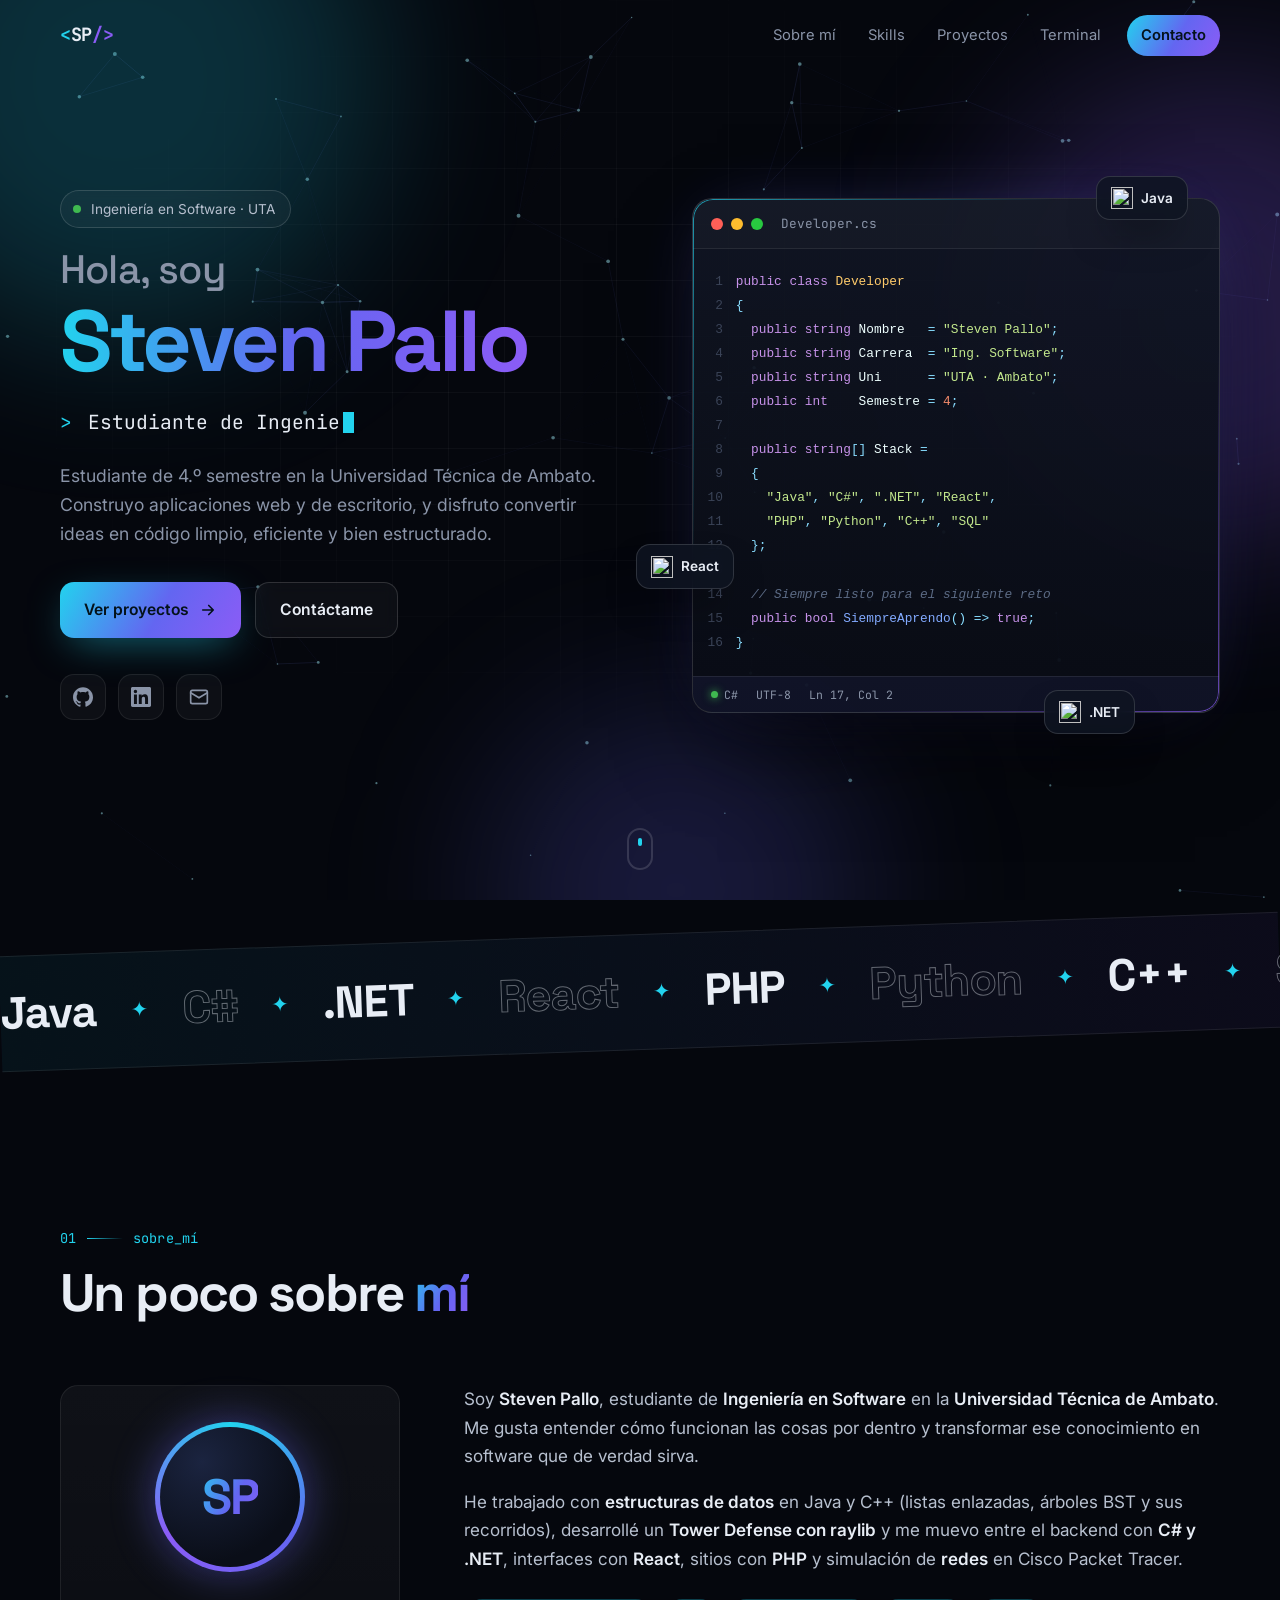
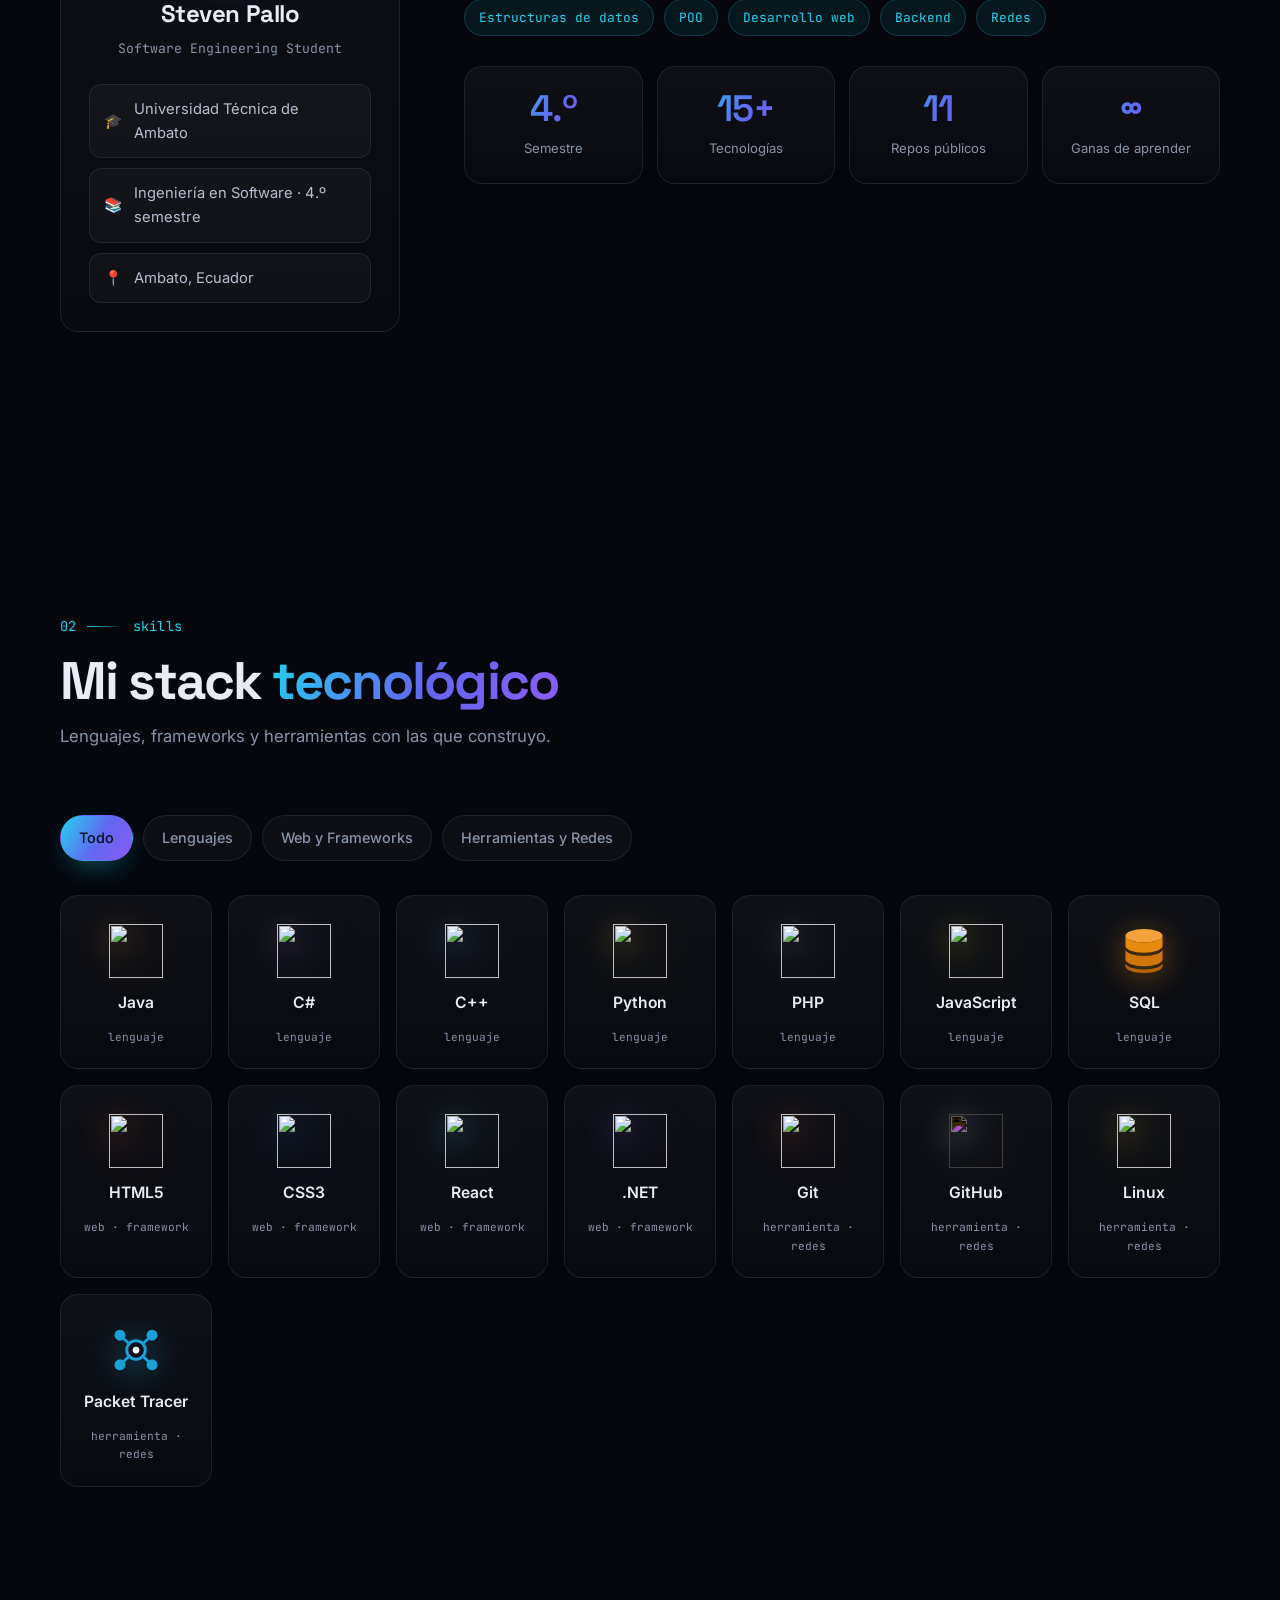
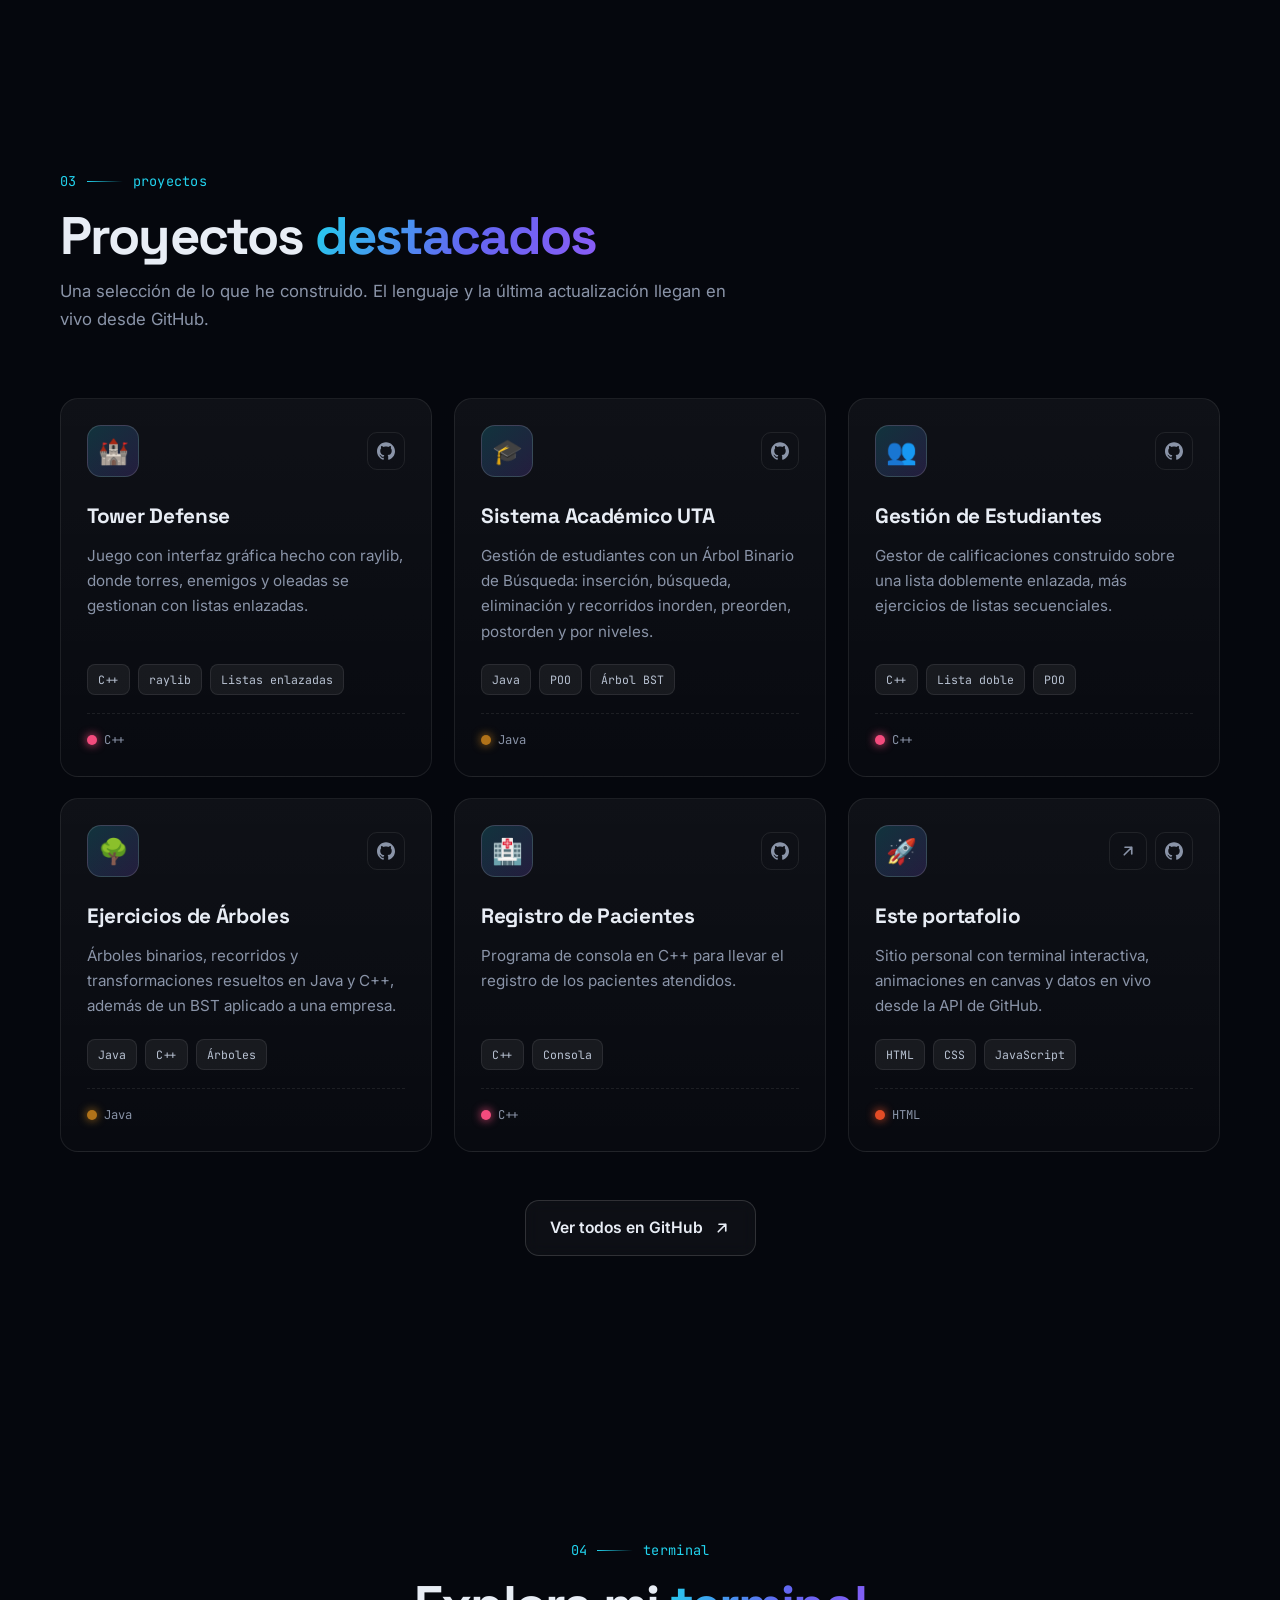
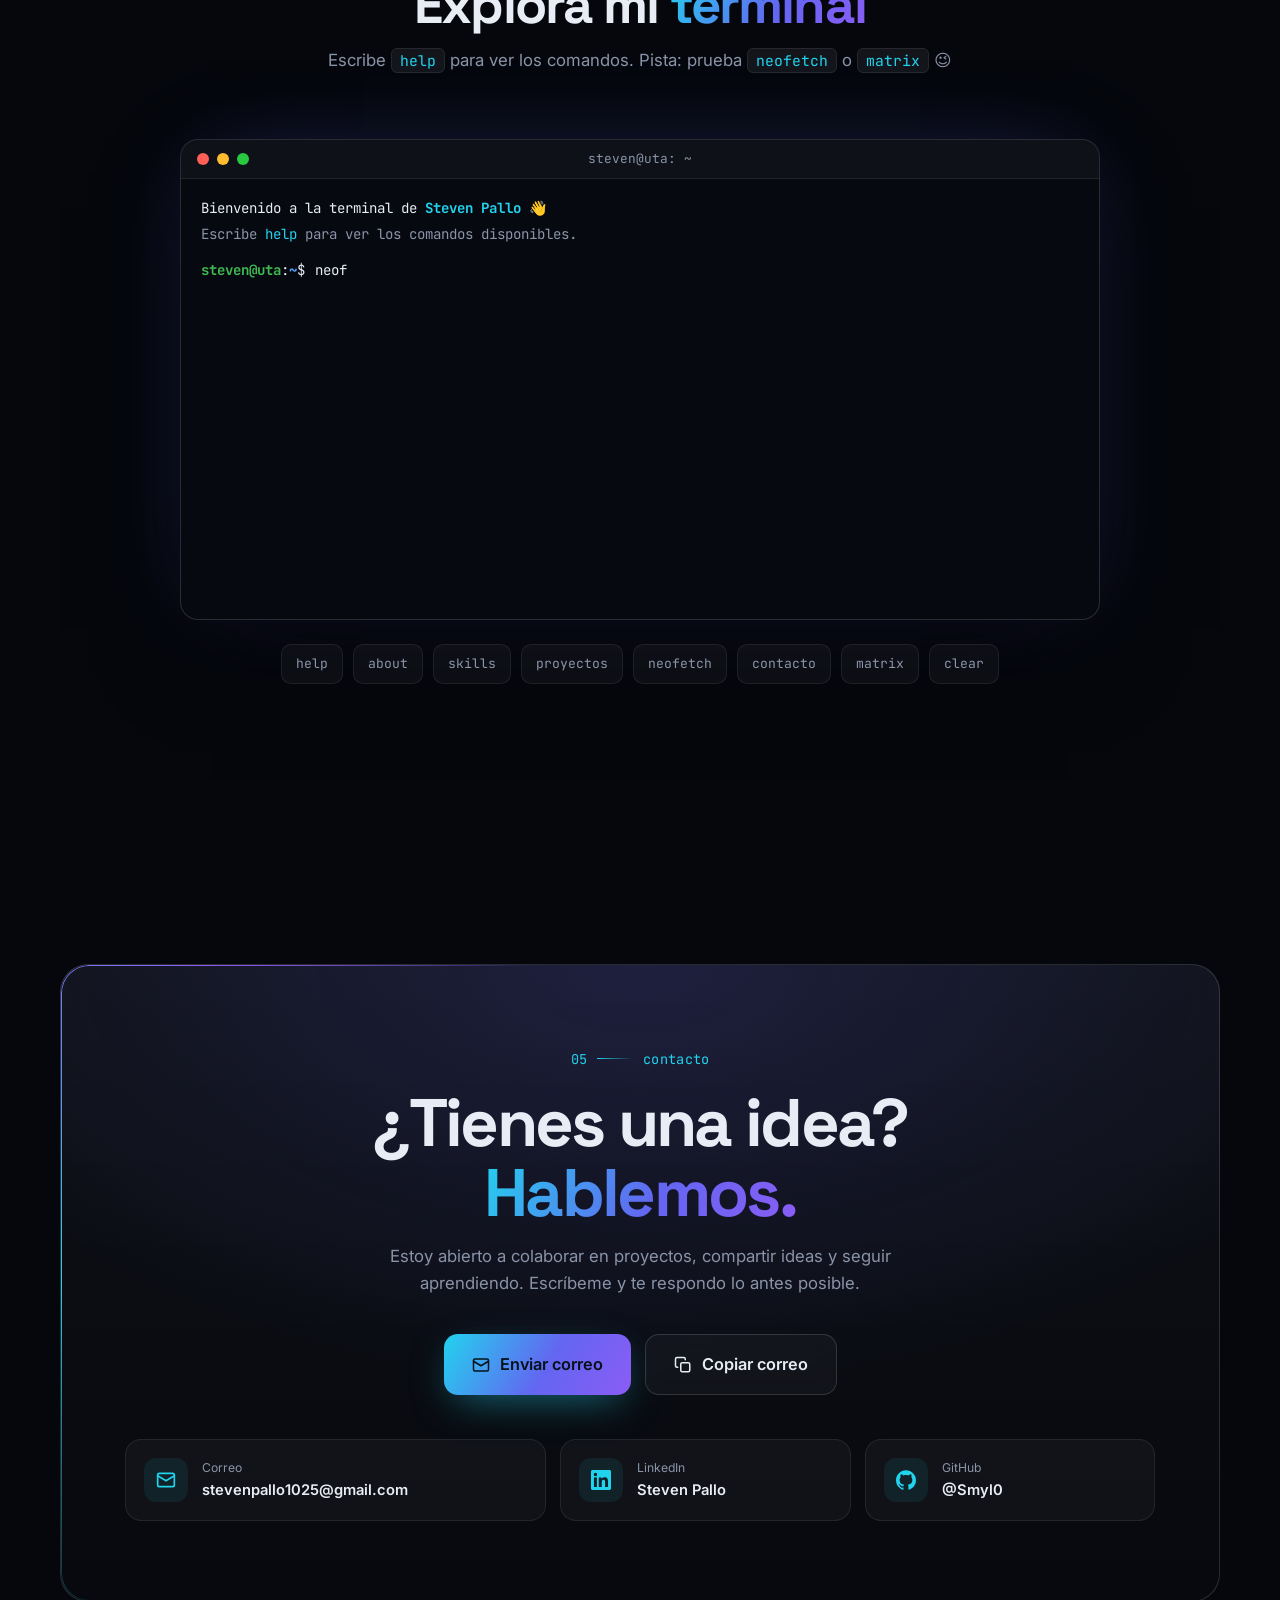
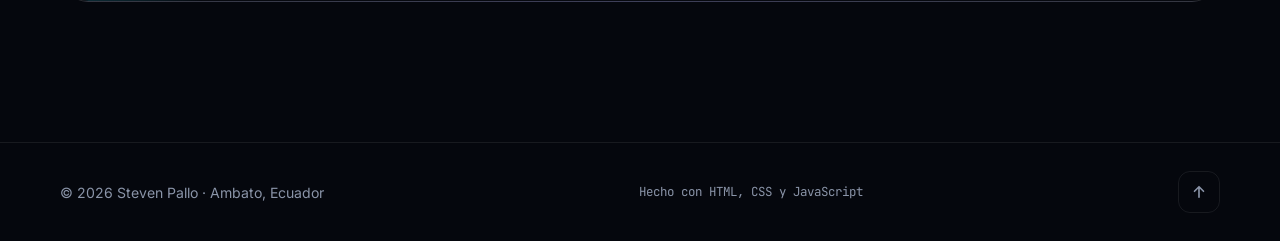
==== index.html @ b70ed510 "Portafolio personal con terminal interactiva y datos en vivo desde GitHub" ====
<!DOCTYPE html>
<html lang="es">
<head>
  <meta charset="UTF-8" />
  <meta name="viewport" content="width=device-width, initial-scale=1.0" />
  <title>Steven Pallo · Ingeniería en Software</title>
  <meta name="description" content="Portafolio de Steven Pallo, estudiante de Ingeniería en Software en la Universidad Técnica de Ambato. Java, C#, .NET, React, PHP, Python, C++ y más." />
  <meta name="author" content="Steven Pallo" />
  <meta name="theme-color" content="#05070D" />

  <meta property="og:type" content="website" />
  <meta property="og:url" content="https://smyl0.github.io/" />
  <meta property="og:title" content="Steven Pallo · Ingeniería en Software" />
  <meta property="og:description" content="Proyectos, stack tecnológico y una terminal interactiva. Portafolio de Steven Pallo." />
  <meta property="og:locale" content="es_EC" />

  <link rel="icon" type="image/svg+xml" href="assets/img/favicon.svg" />
  <link rel="preconnect" href="https://fonts.googleapis.com" />
  <link rel="preconnect" href="https://fonts.gstatic.com" crossorigin />
  <link href="https://fonts.googleapis.com/css2?family=Inter:wght@400;500;600;700&family=JetBrains+Mono:wght@400;600;700&family=Space+Grotesk:wght@500;600;700&display=swap" rel="stylesheet" />
  <link rel="stylesheet" href="assets/css/styles.css" />

  <script>document.documentElement.classList.add('js');</script>
  <script src="assets/js/main.js" defer></script>

  <script type="application/ld+json">
  {
    "@context": "https://schema.org",
    "@type": "Person",
    "name": "Steven Pallo",
    "url": "https://smyl0.github.io/",
    "email": "mailto:stevenpallo1025@gmail.com",
    "jobTitle": "Estudiante de Ingeniería en Software",
    "alumniOf": { "@type": "CollegeOrUniversity", "name": "Universidad Técnica de Ambato" },
    "sameAs": ["https://github.com/Smyl0", "https://www.linkedin.com/in/steven-pallo-b2717340a"]
  }
  </script>
</head>
<body>
  <a class="skip-link" href="#contenido">Saltar al contenido</a>
  <div class="progress" id="progress" aria-hidden="true"></div>
  <canvas id="network" class="network" aria-hidden="true"></canvas>
  <div class="glow" id="glow" aria-hidden="true"></div>

  <!-- ============================ NAVEGACIÓN ============================ -->
  <header class="nav" id="nav">
    <div class="container nav__inner">
      <a href="#inicio" class="logo" aria-label="Steven Pallo, ir al inicio">
        <span class="logo__mark">&lt;</span>SP<span class="logo__mark">/&gt;</span>
      </a>

      <nav class="nav__menu" id="menu" aria-label="Principal">
        <a href="#sobre-mi" class="nav__link">Sobre mí</a>
        <a href="#skills" class="nav__link">Skills</a>
        <a href="#proyectos" class="nav__link">Proyectos</a>
        <a href="#terminal" class="nav__link">Terminal</a>
        <a href="#contacto" class="nav__link nav__link--cta">Contacto</a>
      </nav>

      <button class="burger" id="burger" type="button" aria-label="Abrir menú" aria-expanded="false" aria-controls="menu">
        <span></span><span></span><span></span>
      </button>
    </div>
  </header>

  <main id="contenido">
    <!-- ============================ HERO ============================ -->
    <section class="hero" id="inicio">
      <div class="aurora" aria-hidden="true"><span></span><span></span><span></span></div>
      <div class="grid-bg" aria-hidden="true"></div>

      <div class="container hero__inner">
        <div class="hero__copy">
          <p class="pill reveal"><span class="pill__dot"></span>Ingeniería en Software · UTA</p>

          <h1 class="hero__title reveal" style="--d:.08s">
            <span class="hero__hello">Hola, soy</span>
            <span class="hero__name">Steven Pallo</span>
          </h1>

          <p class="hero__role reveal" style="--d:.16s">
            <span class="hero__chevron" aria-hidden="true">&gt;</span>
            <span id="typed">Estudiante de Ingeniería en Software</span><span class="caret" aria-hidden="true"></span>
          </p>

          <p class="hero__lead reveal" style="--d:.24s">
            Estudiante de 4.º semestre en la Universidad Técnica de Ambato. Construyo aplicaciones web y de escritorio,
            y disfruto convertir ideas en código limpio, eficiente y bien estructurado.
          </p>

          <div class="hero__cta reveal" style="--d:.32s">
            <a href="#proyectos" class="btn btn--primary magnetic">
              <span>Ver proyectos</span>
              <svg viewBox="0 0 24 24" fill="none" stroke="currentColor" stroke-width="2.2" stroke-linecap="round" stroke-linejoin="round" aria-hidden="true"><path d="M5 12h14M13 6l6 6-6 6"/></svg>
            </a>
            <a href="#contacto" class="btn btn--ghost magnetic"><span>Contáctame</span></a>
          </div>

          <ul class="socials reveal" style="--d:.4s" aria-label="Redes">
            <li>
              <a href="https://github.com/Smyl0" target="_blank" rel="noopener" aria-label="GitHub">
                <svg viewBox="0 0 24 24" fill="currentColor" aria-hidden="true"><path d="M12 .297c-6.63 0-12 5.373-12 12 0 5.303 3.438 9.8 8.205 11.385.6.113.82-.258.82-.577 0-.285-.01-1.04-.015-2.04-3.338.724-4.042-1.61-4.042-1.61C4.422 18.07 3.633 17.7 3.633 17.7c-1.087-.744.084-.729.084-.729 1.205.084 1.838 1.236 1.838 1.236 1.07 1.835 2.809 1.305 3.495.998.108-.776.417-1.305.76-1.605-2.665-.3-5.466-1.332-5.466-5.93 0-1.31.465-2.38 1.235-3.22-.135-.303-.54-1.523.105-3.176 0 0 1.005-.322 3.3 1.23.96-.267 1.98-.399 3-.405 1.02.006 2.04.138 3 .405 2.28-1.552 3.285-1.23 3.285-1.23.645 1.653.24 2.873.12 3.176.765.84 1.23 1.91 1.23 3.22 0 4.61-2.805 5.625-5.475 5.92.42.36.81 1.096.81 2.22 0 1.606-.015 2.896-.015 3.286 0 .315.21.69.825.57C20.565 22.092 24 17.592 24 12.297c0-6.627-5.373-12-12-12"/></svg>
              </a>
            </li>
            <li>
              <a href="https://www.linkedin.com/in/steven-pallo-b2717340a" target="_blank" rel="noopener" aria-label="LinkedIn">
                <svg viewBox="0 0 24 24" fill="currentColor" aria-hidden="true"><path d="M20.447 20.452h-3.554v-5.569c0-1.328-.027-3.037-1.852-3.037-1.853 0-2.136 1.445-2.136 2.939v5.667H9.351V9h3.414v1.561h.046c.477-.9 1.637-1.85 3.37-1.85 3.601 0 4.267 2.37 4.267 5.455v6.286zM5.337 7.433a2.062 2.062 0 1 1 0-4.125 2.062 2.062 0 0 1 0 4.125zm1.782 13.019H3.555V9h3.564v11.452zM22.225 0H1.771C.792 0 0 .774 0 1.729v20.542C0 23.227.792 24 1.771 24h20.451C23.2 24 24 23.227 24 22.271V1.729C24 .774 23.2 0 22.222 0h.003z"/></svg>
              </a>
            </li>
            <li>
              <a href="mailto:stevenpallo1025@gmail.com" aria-label="Enviar correo">
                <svg viewBox="0 0 24 24" fill="none" stroke="currentColor" stroke-width="2" stroke-linecap="round" stroke-linejoin="round" aria-hidden="true"><rect x="2" y="4" width="20" height="16" rx="2"/><path d="m22 7-10 6L2 7"/></svg>
              </a>
            </li>
          </ul>
        </div>

        <div class="hero__visual reveal" style="--d:.2s">
          <div class="code tilt">
            <div class="code__bar">
              <span class="dot dot--red"></span><span class="dot dot--yellow"></span><span class="dot dot--green"></span>
              <span class="code__file">Developer.cs</span>
            </div>
<pre class="code__body"><code><span class="k">public class</span> <span class="t">Developer</span>
<span class="p">{</span>
  <span class="k">public string</span> <span class="v">Nombre</span>   <span class="p">=</span> <span class="s">"Steven Pallo"</span><span class="p">;</span>
  <span class="k">public string</span> <span class="v">Carrera</span>  <span class="p">=</span> <span class="s">"Ing. Software"</span><span class="p">;</span>
  <span class="k">public string</span> <span class="v">Uni</span>      <span class="p">=</span> <span class="s">"UTA · Ambato"</span><span class="p">;</span>
  <span class="k">public int</span>    <span class="v">Semestre</span> <span class="p">=</span> <span class="n">4</span><span class="p">;</span>

  <span class="k">public string</span><span class="p">[]</span> <span class="v">Stack</span> <span class="p">=</span>
  <span class="p">{</span>
    <span class="s">"Java"</span><span class="p">,</span> <span class="s">"C#"</span><span class="p">,</span> <span class="s">".NET"</span><span class="p">,</span> <span class="s">"React"</span><span class="p">,</span>
    <span class="s">"PHP"</span><span class="p">,</span> <span class="s">"Python"</span><span class="p">,</span> <span class="s">"C++"</span><span class="p">,</span> <span class="s">"SQL"</span>
  <span class="p">};</span>

  <span class="c">// Siempre listo para el siguiente reto</span>
  <span class="k">public bool</span> <span class="f">SiempreAprendo</span><span class="p">()</span> <span class="p">=&gt;</span> <span class="k">true</span><span class="p">;</span>
<span class="p">}</span></code></pre>
            <div class="code__status">
              <span><i class="dot dot--live"></i>C#</span>
              <span>UTF-8</span>
              <span>Ln 17, Col 2</span>
            </div>
          </div>

          <div class="float float--1" aria-hidden="true"><img src="https://cdn.jsdelivr.net/gh/devicons/devicon@v2.18.0/icons/java/java-original.svg" alt="" width="22" height="22" />Java</div>
          <div class="float float--2" aria-hidden="true"><img src="https://cdn.jsdelivr.net/gh/devicons/devicon@v2.18.0/icons/react/react-original.svg" alt="" width="22" height="22" />React</div>
          <div class="float float--3" aria-hidden="true"><img src="https://cdn.jsdelivr.net/gh/devicons/devicon@v2.18.0/icons/dotnetcore/dotnetcore-original.svg" alt="" width="22" height="22" />.NET</div>
        </div>
      </div>

      <a href="#sobre-mi" class="scroll-cue" aria-label="Bajar a Sobre mí"><span></span></a>
    </section>

    <!-- ============================ CINTA ============================ -->
    <div class="ribbon" aria-hidden="true">
      <div class="marquee">
        <div class="marquee__track" id="marquee">
          <span>Java</span><i>✦</i><span class="outline">C#</span><i>✦</i><span>.NET</span><i>✦</i><span class="outline">React</span><i>✦</i>
          <span>PHP</span><i>✦</i><span class="outline">Python</span><i>✦</i><span>C++</span><i>✦</i><span class="outline">SQL</span><i>✦</i>
          <span>JavaScript</span><i>✦</i><span class="outline">Linux</span><i>✦</i><span>Git</span><i>✦</i><span class="outline">Packet Tracer</span><i>✦</i>
        </div>
      </div>
    </div>

    <!-- ============================ SOBRE MÍ ============================ -->
    <section class="section" id="sobre-mi">
      <div class="container">
        <div class="section__head reveal">
          <span class="kicker">01 <i></i> sobre_mí</span>
          <h2 class="section__title">Un poco sobre <span class="gradient-text">mí</span></h2>
        </div>

        <div class="about">
          <aside class="about__card card spotlight reveal">
            <div class="avatar">
              <div class="avatar__ring"></div>
              <div class="avatar__inner"><span class="gradient-text">SP</span></div>
            </div>
            <h3>Steven Pallo</h3>
            <p class="muted">Software Engineering Student</p>
            <ul class="facts">
              <li><span aria-hidden="true">🎓</span>Universidad Técnica de Ambato</li>
              <li><span aria-hidden="true">📚</span>Ingeniería en Software · 4.º semestre</li>
              <li><span aria-hidden="true">📍</span>Ambato, Ecuador</li>
            </ul>
          </aside>

          <div class="about__text">
            <p class="reveal">
              Soy <strong>Steven Pallo</strong>, estudiante de <strong>Ingeniería en Software</strong> en la
              <strong>Universidad Técnica de Ambato</strong>. Me gusta entender cómo funcionan las cosas por dentro y
              transformar ese conocimiento en software que de verdad sirva.
            </p>
            <p class="reveal" style="--d:.08s">
              He trabajado con <strong>estructuras de datos</strong> en Java y C++ (listas enlazadas, árboles BST y sus recorridos),
              desarrollé un <strong>Tower Defense con raylib</strong> y me muevo entre el backend con <strong>C# y .NET</strong>,
              interfaces con <strong>React</strong>, sitios con <strong>PHP</strong> y simulación de <strong>redes</strong> en Cisco Packet Tracer.
            </p>

            <ul class="focus reveal" style="--d:.16s" aria-label="Enfoque actual">
              <li>Estructuras de datos</li>
              <li>POO</li>
              <li>Desarrollo web</li>
              <li>Backend</li>
              <li>Redes</li>
            </ul>

            <div class="stats">
              <div class="stat card spotlight reveal" style="--d:.05s">
                <strong><span data-count="4">0</span>.º</strong>
                <span>Semestre</span>
              </div>
              <div class="stat card spotlight reveal" style="--d:.1s">
                <strong><span data-count="15" id="techCount">0</span>+</strong>
                <span>Tecnologías</span>
              </div>
              <div class="stat card spotlight reveal" style="--d:.15s">
                <strong><span data-count="11" id="repoCount">0</span></strong>
                <span>Repos públicos</span>
              </div>
              <div class="stat card spotlight reveal" style="--d:.2s">
                <strong>∞</strong>
                <span>Ganas de aprender</span>
              </div>
            </div>
          </div>
        </div>
      </div>
    </section>

    <!-- ============================ SKILLS ============================ -->
    <section class="section" id="skills">
      <div class="container">
        <div class="section__head reveal">
          <span class="kicker">02 <i></i> skills</span>
          <h2 class="section__title">Mi stack <span class="gradient-text">tecnológico</span></h2>
          <p class="section__sub">Lenguajes, frameworks y herramientas con las que construyo.</p>
        </div>

        <div class="filters reveal" role="group" aria-label="Filtrar tecnologías">
          <button class="filter is-active" type="button" data-filter="all" aria-pressed="true">Todo</button>
          <button class="filter" type="button" data-filter="lang" aria-pressed="false">Lenguajes</button>
          <button class="filter" type="button" data-filter="web" aria-pressed="false">Web y Frameworks</button>
          <button class="filter" type="button" data-filter="tools" aria-pressed="false">Herramientas y Redes</button>
        </div>

        <div class="skills" id="skillsGrid"></div>
      </div>
    </section>

    <!-- ============================ PROYECTOS ============================ -->
    <section class="section" id="proyectos">
      <div class="container">
        <div class="section__head reveal">
          <span class="kicker">03 <i></i> proyectos</span>
          <h2 class="section__title">Proyectos <span class="gradient-text">destacados</span></h2>
          <p class="section__sub">Una selección de lo que he construido. El lenguaje y la última actualización llegan en vivo desde GitHub.</p>
        </div>

        <div class="projects" id="projectsGrid"></div>

        <div class="center reveal">
          <a class="btn btn--ghost magnetic" href="https://github.com/Smyl0?tab=repositories" target="_blank" rel="noopener">
            <span>Ver todos en GitHub</span>
            <svg viewBox="0 0 24 24" fill="none" stroke="currentColor" stroke-width="2.2" stroke-linecap="round" stroke-linejoin="round" aria-hidden="true"><path d="M7 17 17 7M8 7h9v9"/></svg>
          </a>
        </div>
      </div>
    </section>

    <!-- ============================ TERMINAL ============================ -->
    <section class="section" id="terminal">
      <div class="container">
        <div class="section__head section__head--center reveal">
          <span class="kicker">04 <i></i> terminal</span>
          <h2 class="section__title">Explora mi <span class="gradient-text">terminal</span></h2>
          <p class="section__sub">Escribe <code>help</code> para ver los comandos. Pista: prueba <code>neofetch</code> o <code>matrix</code> 😉</p>
        </div>

        <div class="term reveal" id="term">
          <div class="term__bar">
            <span class="dot dot--red"></span><span class="dot dot--yellow"></span><span class="dot dot--green"></span>
            <span class="term__title">steven@uta: ~</span>
          </div>
          <div class="term__body" id="termBody">
            <div id="termOut" aria-live="polite"></div>
            <form class="term__line" id="termForm" autocomplete="off">
              <label for="termInput" class="term__prompt"><span class="t-user">steven@uta</span>:<span class="t-path">~</span>$</label>
              <input id="termInput" class="term__input" type="text" spellcheck="false" autocapitalize="off" autocomplete="off" enterkeyhint="send" />
            </form>
          </div>
        </div>

        <div class="chips reveal" id="termChips" aria-label="Comandos rápidos">
          <button type="button" data-cmd="help">help</button>
          <button type="button" data-cmd="about">about</button>
          <button type="button" data-cmd="skills">skills</button>
          <button type="button" data-cmd="proyectos">proyectos</button>
          <button type="button" data-cmd="neofetch">neofetch</button>
          <button type="button" data-cmd="contacto">contacto</button>
          <button type="button" data-cmd="matrix">matrix</button>
          <button type="button" data-cmd="clear">clear</button>
        </div>
      </div>
    </section>

    <!-- ============================ CONTACTO ============================ -->
    <section class="section" id="contacto">
      <div class="container">
        <div class="contact card spotlight reveal">
          <span class="kicker">05 <i></i> contacto</span>
          <h2 class="contact__title">¿Tienes una idea?<br /><span class="gradient-text">Hablemos.</span></h2>
          <p class="section__sub">Estoy abierto a colaborar en proyectos, compartir ideas y seguir aprendiendo. Escríbeme y te respondo lo antes posible.</p>

          <div class="contact__actions">
            <a class="btn btn--primary btn--lg magnetic" href="mailto:stevenpallo1025@gmail.com">
              <svg viewBox="0 0 24 24" fill="none" stroke="currentColor" stroke-width="2" stroke-linecap="round" stroke-linejoin="round" aria-hidden="true"><rect x="2" y="4" width="20" height="16" rx="2"/><path d="m22 7-10 6L2 7"/></svg>
              <span>Enviar correo</span>
            </a>
            <button class="btn btn--ghost btn--lg magnetic" id="copyEmail" type="button">
              <svg viewBox="0 0 24 24" fill="none" stroke="currentColor" stroke-width="2" stroke-linecap="round" stroke-linejoin="round" aria-hidden="true"><rect x="9" y="9" width="12" height="12" rx="2"/><path d="M5 15H4a2 2 0 0 1-2-2V4a2 2 0 0 1 2-2h9a2 2 0 0 1 2 2v1"/></svg>
              <span>Copiar correo</span>
            </button>
          </div>

          <div class="contact__cards">
            <a class="ccard" href="mailto:stevenpallo1025@gmail.com">
              <span class="ccard__icon"><svg viewBox="0 0 24 24" fill="none" stroke="currentColor" stroke-width="2" stroke-linecap="round" stroke-linejoin="round" aria-hidden="true"><rect x="2" y="4" width="20" height="16" rx="2"/><path d="m22 7-10 6L2 7"/></svg></span>
              <span class="ccard__text"><small>Correo</small><strong>stevenpallo1025@gmail.com</strong></span>
            </a>
            <a class="ccard" href="https://www.linkedin.com/in/steven-pallo-b2717340a" target="_blank" rel="noopener">
              <span class="ccard__icon"><svg viewBox="0 0 24 24" fill="currentColor" aria-hidden="true"><path d="M20.447 20.452h-3.554v-5.569c0-1.328-.027-3.037-1.852-3.037-1.853 0-2.136 1.445-2.136 2.939v5.667H9.351V9h3.414v1.561h.046c.477-.9 1.637-1.85 3.37-1.85 3.601 0 4.267 2.37 4.267 5.455v6.286zM5.337 7.433a2.062 2.062 0 1 1 0-4.125 2.062 2.062 0 0 1 0 4.125zm1.782 13.019H3.555V9h3.564v11.452zM22.225 0H1.771C.792 0 0 .774 0 1.729v20.542C0 23.227.792 24 1.771 24h20.451C23.2 24 24 23.227 24 22.271V1.729C24 .774 23.2 0 22.222 0h.003z"/></svg></span>
              <span class="ccard__text"><small>LinkedIn</small><strong>Steven Pallo</strong></span>
            </a>
            <a class="ccard" href="https://github.com/Smyl0" target="_blank" rel="noopener">
              <span class="ccard__icon"><svg viewBox="0 0 24 24" fill="currentColor" aria-hidden="true"><path d="M12 .297c-6.63 0-12 5.373-12 12 0 5.303 3.438 9.8 8.205 11.385.6.113.82-.258.82-.577 0-.285-.01-1.04-.015-2.04-3.338.724-4.042-1.61-4.042-1.61C4.422 18.07 3.633 17.7 3.633 17.7c-1.087-.744.084-.729.084-.729 1.205.084 1.838 1.236 1.838 1.236 1.07 1.835 2.809 1.305 3.495.998.108-.776.417-1.305.76-1.605-2.665-.3-5.466-1.332-5.466-5.93 0-1.31.465-2.38 1.235-3.22-.135-.303-.54-1.523.105-3.176 0 0 1.005-.322 3.3 1.23.96-.267 1.98-.399 3-.405 1.02.006 2.04.138 3 .405 2.28-1.552 3.285-1.23 3.285-1.23.645 1.653.24 2.873.12 3.176.765.84 1.23 1.91 1.23 3.22 0 4.61-2.805 5.625-5.475 5.92.42.36.81 1.096.81 2.22 0 1.606-.015 2.896-.015 3.286 0 .315.21.69.825.57C20.565 22.092 24 17.592 24 12.297c0-6.627-5.373-12-12-12"/></svg></span>
              <span class="ccard__text"><small>GitHub</small><strong>@Smyl0</strong></span>
            </a>
          </div>
        </div>
      </div>
    </section>
  </main>

  <!-- ============================ PIE ============================ -->
  <footer class="footer">
    <div class="container footer__inner">
      <p>© <span id="year">2026</span> Steven Pallo · Ambato, Ecuador</p>
      <p class="footer__made">Hecho con HTML, CSS y JavaScript</p>
      <a href="#inicio" class="to-top" aria-label="Volver arriba">
        <svg viewBox="0 0 24 24" fill="none" stroke="currentColor" stroke-width="2.2" stroke-linecap="round" stroke-linejoin="round" aria-hidden="true"><path d="M12 19V5M6 11l6-6 6 6"/></svg>
      </a>
    </div>
  </footer>

  <div class="toast" id="toast" role="status" aria-live="polite"></div>
  <canvas id="matrix" class="matrix" aria-hidden="true"></canvas>
</body>
</html>
---- assets/css/styles.css ----
/* ==========================================================================
   Steven Pallo · Portafolio
   ========================================================================== */

:root {
  --bg: #05070d;
  --bg-2: #0a0e18;
  --surface: rgba(255, 255, 255, 0.035);
  --surface-2: rgba(255, 255, 255, 0.06);
  --border: rgba(255, 255, 255, 0.08);
  --border-2: rgba(255, 255, 255, 0.14);
  --text: #e8edf5;
  --text-2: #b7c0cf;
  --muted: #8a94a8;
  --cyan: #22d3ee;
  --indigo: #6366f1;
  --violet: #8b5cf6;
  --green: #3fb950;
  --blue: #58a6ff;
  --grad: linear-gradient(120deg, var(--cyan), var(--indigo) 55%, var(--violet));
  --radius: 18px;
  --nav-h: 72px;
  --font: 'Inter', system-ui, -apple-system, 'Segoe UI', Roboto, sans-serif;
  --display: 'Space Grotesk', var(--font);
  --mono: 'JetBrains Mono', ui-monospace, 'Cascadia Code', Consolas, monospace;
  --ease: cubic-bezier(.22, 1, .36, 1);
  color-scheme: dark;
}

/* ---------- Base ---------- */
*, *::before, *::after { box-sizing: border-box; margin: 0; padding: 0; }

html {
  scroll-behavior: smooth;
  scroll-padding-top: var(--nav-h);
  -webkit-text-size-adjust: 100%;
  overflow-x: clip;
}

body {
  font-family: var(--font);
  background: var(--bg);
  color: var(--text);
  line-height: 1.65;
  overflow-x: clip;
  -webkit-font-smoothing: antialiased;
  -moz-osx-font-smoothing: grayscale;
}

img, svg { display: block; max-width: 100%; }
a { color: inherit; text-decoration: none; }
button { font: inherit; color: inherit; background: none; border: 0; cursor: pointer; }
ul { list-style: none; }
::selection { background: rgba(34, 211, 238, .3); color: #fff; }
:focus-visible { outline: 2px solid var(--cyan); outline-offset: 3px; border-radius: 6px; }

.container { width: min(1160px, 100% - 32px); margin-inline: auto; }
@media (min-width: 720px) { .container { width: min(1160px, 100% - 80px); } }

.skip-link {
  position: fixed; left: 16px; top: -60px; z-index: 200;
  padding: 10px 16px; border-radius: 10px;
  background: var(--cyan); color: #04121a; font-weight: 600;
  transition: top .2s;
}
.skip-link:focus { top: 16px; }

.gradient-text {
  background: var(--grad);
  -webkit-background-clip: text; background-clip: text;
  color: transparent;
}
.muted { color: var(--muted); }

/* ---------- Capas de fondo ---------- */
.progress {
  position: fixed; inset: 0 0 auto 0; z-index: 120; height: 3px;
  background: var(--grad);
  transform-origin: 0 50%; transform: scaleX(0);
}

.network {
  position: fixed; inset: 0; z-index: -2;
  width: 100%; height: 100%;
  pointer-events: none; opacity: .6;
}

.glow {
  position: fixed; top: 0; left: 0; z-index: -1;
  width: 560px; height: 560px; margin: -280px 0 0 -280px;
  border-radius: 50%;
  background: radial-gradient(circle, rgba(99, 102, 241, .14), rgba(34, 211, 238, .05) 40%, transparent 68%);
  pointer-events: none; opacity: 0;
  transition: opacity .4s;
  will-change: transform;
}
.glow.is-on { opacity: 1; }

/* ---------- Navegación ---------- */
.nav {
  position: fixed; inset: 0 0 auto; z-index: 100;
  height: var(--nav-h);
  display: flex; align-items: center;
  border-bottom: 1px solid transparent;
  transition: background .3s, border-color .3s;
}
.nav.is-scrolled {
  background: rgba(5, 7, 13, .72);
  -webkit-backdrop-filter: blur(14px) saturate(140%);
  backdrop-filter: blur(14px) saturate(140%);
  border-color: var(--border);
}
.nav__inner { display: flex; align-items: center; justify-content: space-between; gap: 24px; }

.logo { font-family: var(--mono); font-weight: 700; font-size: 1.15rem; letter-spacing: -.02em; transition: opacity .2s; }
.logo:hover { opacity: .85; }
.logo__mark { color: var(--cyan); }
.logo__mark:last-child { color: var(--violet); }

.nav__menu { display: flex; align-items: center; gap: 4px; }
.nav__link {
  padding: 8px 14px; border-radius: 999px;
  font-size: .92rem; color: var(--muted);
  transition: color .2s, background .2s;
}
.nav__link:hover, .nav__link.is-active { color: var(--text); background: var(--surface-2); }
.nav__link--cta { margin-left: 8px; color: #04121a; background: var(--grad); font-weight: 600; }
.nav__link--cta:hover, .nav__link--cta.is-active { color: #04121a; background: var(--grad); filter: brightness(1.12); }

.burger {
  display: none; position: relative;
  width: 44px; height: 44px; border-radius: 12px;
  border: 1px solid var(--border); background: var(--surface);
}
.burger span {
  position: absolute; left: 12px; right: 12px; height: 2px; border-radius: 2px;
  background: var(--text);
  transition: transform .3s var(--ease), opacity .2s;
}
.burger span:nth-child(1) { top: 14px; }
.burger span:nth-child(2) { top: 20px; }
.burger span:nth-child(3) { top: 26px; }
.burger[aria-expanded="true"] span:nth-child(1) { transform: translateY(6px) rotate(45deg); }
.burger[aria-expanded="true"] span:nth-child(2) { opacity: 0; }
.burger[aria-expanded="true"] span:nth-child(3) { transform: translateY(-6px) rotate(-45deg); }

@media (max-width: 860px) {
  .burger { display: block; }
  .nav__menu {
    position: fixed; top: calc(var(--nav-h) - 4px); left: 16px; right: 16px;
    flex-direction: column; align-items: stretch; gap: 4px;
    padding: 12px; border-radius: 18px;
    background: rgba(10, 14, 24, .97);
    -webkit-backdrop-filter: blur(16px); backdrop-filter: blur(16px);
    border: 1px solid var(--border-2);
    box-shadow: 0 30px 60px -20px rgba(0, 0, 0, .8);
    opacity: 0; transform: translateY(-10px) scale(.98); pointer-events: none;
    transition: opacity .25s, transform .3s var(--ease);
  }
  .nav__menu.is-open { opacity: 1; transform: none; pointer-events: auto; }
  .nav__link { padding: 13px 16px; font-size: 1rem; border-radius: 12px; }
  .nav__link--cta { margin: 6px 0 0; text-align: center; }
}

/* ---------- Botones ---------- */
.btn {
  position: relative;
  display: inline-flex; align-items: center; justify-content: center; gap: 10px;
  padding: 14px 24px; border-radius: 14px;
  font-weight: 600; font-size: .98rem; white-space: nowrap;
  transition: transform .3s var(--ease), box-shadow .3s, background .3s, border-color .3s;
}
.btn svg { width: 18px; height: 18px; flex: none; transition: transform .3s var(--ease); }
.btn:hover svg { transform: translateX(3px); }
.btn--primary { color: #04121a; background: var(--grad); box-shadow: 0 12px 40px -12px rgba(34, 211, 238, .55); }
.btn--primary:hover { box-shadow: 0 18px 50px -10px rgba(139, 92, 246, .6); }
.btn--ghost {
  border: 1px solid var(--border-2); background: var(--surface);
  -webkit-backdrop-filter: blur(8px); backdrop-filter: blur(8px);
}
.btn--ghost:hover { border-color: rgba(34, 211, 238, .5); background: var(--surface-2); }
.btn--lg { padding: 16px 28px; font-size: 1.02rem; }

/* ---------- Puntos de ventana ---------- */
.dot { display: inline-block; width: 12px; height: 12px; border-radius: 50%; flex: none; }
.dot--red { background: #ff5f57; }
.dot--yellow { background: #febc2e; }
.dot--green { background: #28c840; }

/* ---------- Hero ---------- */
.hero {
  position: relative; isolation: isolate; overflow: hidden; overflow: clip;
  min-height: 100vh; min-height: 100svh;
  display: flex; align-items: center;
  padding: calc(var(--nav-h) + 48px) 0 110px;
}

.aurora { position: absolute; inset: 0; z-index: -1; filter: blur(80px); pointer-events: none; }
.aurora span { position: absolute; border-radius: 50%; animation: drift 18s ease-in-out infinite alternate; }
.aurora span:nth-child(1) { width: 520px; height: 520px; top: -180px; left: -140px; background: var(--cyan); opacity: .2; }
.aurora span:nth-child(2) { width: 480px; height: 480px; top: 8%; right: -180px; background: var(--violet); opacity: .24; animation-duration: 22s; }
.aurora span:nth-child(3) { width: 380px; height: 380px; bottom: -180px; left: 38%; background: var(--indigo); opacity: .2; animation-duration: 26s; }
@keyframes drift { to { transform: translate3d(70px, 50px, 0) scale(1.15); } }

.grid-bg {
  position: absolute; inset: 0; z-index: -1; pointer-events: none;
  background-image:
    linear-gradient(rgba(255, 255, 255, .035) 1px, transparent 1px),
    linear-gradient(90deg, rgba(255, 255, 255, .035) 1px, transparent 1px);
  background-size: 56px 56px;
  -webkit-mask-image: radial-gradient(ellipse 70% 60% at 50% 40%, #000 25%, transparent 75%);
  mask-image: radial-gradient(ellipse 70% 60% at 50% 40%, #000 25%, transparent 75%);
}

.hero__inner { display: grid; grid-template-columns: 1.05fr 1fr; align-items: center; gap: clamp(40px, 6vw, 80px); }

.pill {
  display: inline-flex; align-items: center; gap: 10px;
  padding: 7px 15px 7px 12px; border-radius: 999px;
  border: 1px solid var(--border-2); background: var(--surface);
  -webkit-backdrop-filter: blur(8px); backdrop-filter: blur(8px);
  font-size: .85rem; color: var(--text-2);
}
.pill__dot { width: 8px; height: 8px; border-radius: 50%; background: var(--green); animation: pulse 2s infinite; }
@keyframes pulse {
  0% { box-shadow: 0 0 0 0 rgba(63, 185, 80, .6); }
  70%, 100% { box-shadow: 0 0 0 10px rgba(63, 185, 80, 0); }
}

.hero__title {
  margin: 22px 0 16px;
  font-family: var(--display); font-weight: 700;
  font-size: clamp(2.7rem, 7vw, 5.4rem); line-height: 1.02; letter-spacing: -.04em;
}
.hero__hello { display: block; margin-bottom: 6px; font-size: .46em; font-weight: 500; letter-spacing: -.02em; color: var(--muted); }
.hero__name {
  display: inline-block; padding-bottom: .06em;
  background-image: linear-gradient(90deg, var(--cyan), var(--indigo), var(--violet), var(--indigo), var(--cyan));
  background-size: 200% auto;
  -webkit-background-clip: text; background-clip: text; color: transparent;
  animation: shine 7s linear infinite;
}
@keyframes shine { to { background-position: -200% center; } }

.hero__role { font-family: var(--mono); font-size: clamp(.98rem, 2.1vw, 1.22rem); min-height: 1.7em; color: var(--text); }
.hero__chevron { color: var(--cyan); margin-right: 4px; }
.caret {
  display: inline-block; width: .55em; height: 1.1em; margin-left: 3px; vertical-align: -.2em;
  background: var(--cyan); animation: caret 1s steps(1) infinite;
}
@keyframes caret { 50% { opacity: 0; } }

.hero__lead { max-width: 560px; margin: 22px 0 34px; color: var(--muted); font-size: clamp(1rem, 1.6vw, 1.1rem); }
.hero__cta { display: flex; flex-wrap: wrap; gap: 14px; }

.socials { display: flex; gap: 12px; margin-top: 36px; }
.socials a {
  display: grid; place-items: center; width: 46px; height: 46px; border-radius: 14px;
  border: 1px solid var(--border); background: var(--surface); color: var(--muted);
  transition: color .2s, border-color .2s, transform .3s var(--ease), box-shadow .3s;
}
.socials a:hover { color: var(--text); border-color: rgba(34, 211, 238, .5); transform: translateY(-3px); box-shadow: 0 12px 30px -10px rgba(34, 211, 238, .5); }
.socials svg { width: 20px; height: 20px; }

/* Tarjeta de código */
.hero__visual { position: relative; min-width: 0; }
.code {
  position: relative; overflow: hidden; border-radius: 20px;
  background: linear-gradient(180deg, rgba(17, 22, 36, .92), rgba(9, 12, 21, .95));
  border: 1px solid var(--border-2);
  box-shadow: 0 40px 90px -25px rgba(0, 0, 0, .8), 0 0 70px -30px rgba(99, 102, 241, .5);
  transition: transform .25s ease-out;
  will-change: transform;
}
.code::before {
  content: ""; position: absolute; inset: 0; border-radius: inherit; padding: 1px; pointer-events: none;
  background: linear-gradient(135deg, rgba(34, 211, 238, .7), transparent 35%, transparent 65%, rgba(139, 92, 246, .7));
  -webkit-mask: linear-gradient(#000 0 0) content-box, linear-gradient(#000 0 0);
  -webkit-mask-composite: xor; mask-composite: exclude;
}
.code__bar { display: flex; align-items: center; gap: 8px; padding: 14px 18px; border-bottom: 1px solid var(--border); background: rgba(255, 255, 255, .02); }
.code__file { margin-left: 10px; font-family: var(--mono); font-size: .8rem; color: var(--muted); }
.code__body {
  padding: 20px 20px 22px 12px; overflow-x: auto;
  font-family: var(--mono); font-size: clamp(.7rem, 1vw, .84rem); line-height: 1.8;
  color: #c9d1d9; tab-size: 2; scrollbar-width: thin; scrollbar-color: #2a3142 transparent;
}
.code__body .ln { display: inline-block; width: 2.4em; padding-right: 1em; text-align: right; color: #3a4357; user-select: none; }
.code__body .k { color: #c792ea; }
.code__body .t { color: #ffcb6b; }
.code__body .s { color: #c3e88d; }
.code__body .n { color: #f78c6c; }
.code__body .p { color: #89ddff; }
.code__body .f { color: #82aaff; }
.code__body .v { color: #eeffff; }
.code__body .c { color: #5c6b85; font-style: italic; }
.code__status {
  display: flex; gap: 18px; padding: 8px 18px;
  border-top: 1px solid var(--border); background: rgba(99, 102, 241, .08);
  font-family: var(--mono); font-size: .72rem; color: var(--muted);
}
.code__status span { display: inline-flex; align-items: center; gap: 6px; }
.dot--live { width: 7px; height: 7px; background: var(--green); box-shadow: 0 0 8px var(--green); }

.float {
  position: absolute; display: flex; align-items: center; gap: 8px;
  padding: 10px 14px; border-radius: 14px;
  background: rgba(15, 20, 33, .85); border: 1px solid var(--border-2);
  -webkit-backdrop-filter: blur(10px); backdrop-filter: blur(10px);
  font-size: .85rem; font-weight: 600;
  box-shadow: 0 20px 40px -15px rgba(0, 0, 0, .7);
  animation: bob 6s ease-in-out infinite;
}
.float img { width: 22px; height: 22px; }
.float--1 { top: -22px; right: 6%; }
.float--2 { bottom: 24%; left: -56px; animation-delay: -2s; }
.float--3 { bottom: -22px; right: 16%; animation-delay: -4s; }
@keyframes bob { 50% { transform: translateY(-12px); } }

.scroll-cue { position: absolute; left: 50%; bottom: 30px; width: 26px; height: 42px; margin-left: -13px; border: 2px solid var(--border-2); border-radius: 14px; }
.scroll-cue span { position: absolute; left: 50%; top: 8px; width: 4px; height: 8px; margin-left: -2px; border-radius: 2px; background: var(--cyan); animation: wheel 1.8s var(--ease) infinite; }
@keyframes wheel {
  0% { opacity: 0; transform: translateY(0); }
  30% { opacity: 1; }
  100% { opacity: 0; transform: translateY(14px); }
}

@media (max-width: 960px) {
  .hero { padding-top: calc(var(--nav-h) + 28px); }
  .hero__inner { grid-template-columns: minmax(0, 1fr); }
  .hero__visual { width: 100%; max-width: 600px; margin: 18px auto 0; }
  .scroll-cue { display: none; }
}
@media (max-width: 560px) {
  .hero__cta .btn { flex: 1 1 auto; }
  .float { padding: 7px 10px; font-size: .74rem; }
  .float img { width: 18px; height: 18px; }
  .float--2 { display: none; }
  .float--1 { right: 4%; }
  .code__body { padding-left: 6px; }
  .code__body .ln { width: 2.1em; padding-right: .8em; }
}

/* ---------- Cinta ---------- */
.ribbon { overflow: hidden; overflow: clip; padding: 34px 0; }
.marquee {
  padding: 20px 0; transform: rotate(-2deg);
  border-block: 1px solid var(--border);
  background: linear-gradient(90deg, rgba(34, 211, 238, .06), rgba(139, 92, 246, .06));
}
.marquee__track { display: flex; align-items: center; width: max-content; animation: marquee 34s linear infinite; }
.marquee:hover .marquee__track { animation-play-state: paused; }
.marquee__track > * { margin-right: 34px; }
.marquee__track span {
  font-family: var(--display); font-weight: 700; white-space: nowrap;
  font-size: clamp(1.6rem, 4vw, 2.8rem); letter-spacing: -.02em; color: var(--text);
}
.marquee__track span.outline { color: transparent; -webkit-text-stroke: 1px rgba(232, 237, 245, .4); }
.marquee__track i { font-style: normal; font-size: 1.3rem; color: var(--cyan); }
@keyframes marquee { to { transform: translateX(-50%); } }

/* ---------- Secciones ---------- */
.section { position: relative; padding: clamp(80px, 11vw, 140px) 0; }
.section__head { max-width: 680px; margin-bottom: clamp(40px, 6vw, 64px); }
.section__head--center { margin-inline: auto; text-align: center; }
.kicker { display: inline-flex; align-items: center; gap: 10px; font-family: var(--mono); font-size: .85rem; color: var(--cyan); letter-spacing: .02em; }
.kicker i { display: inline-block; width: 36px; height: 1px; background: linear-gradient(90deg, var(--cyan), transparent); }
.section__title { margin-top: 14px; font-family: var(--display); font-size: clamp(2rem, 5vw, 3.3rem); line-height: 1.08; letter-spacing: -.035em; }
.section__sub { margin-top: 14px; color: var(--muted); font-size: 1.05rem; }
.section__sub code {
  font-family: var(--mono); font-size: .88em; padding: 2px 8px; border-radius: 6px;
  color: var(--cyan); background: var(--surface-2); border: 1px solid var(--border);
}

/* Tarjetas y efecto spotlight */
.card {
  position: relative; isolation: isolate;
  border-radius: var(--radius);
  background: linear-gradient(180deg, rgba(255, 255, 255, .045), rgba(255, 255, 255, .015));
  border: 1px solid var(--border);
  transition: border-color .3s, transform .4s var(--ease), box-shadow .4s;
}
.card:hover { border-color: var(--border-2); }
.spotlight::after {
  content: ""; position: absolute; inset: 0; z-index: -1; border-radius: inherit; pointer-events: none;
  background: radial-gradient(380px circle at var(--mx, 50%) var(--my, 50%), color-mix(in srgb, var(--c, #22d3ee) 16%, transparent), transparent 50%);
  opacity: 0; transition: opacity .35s;
}
.spotlight:hover::after { opacity: 1; }

/* ---------- Sobre mí ---------- */
.about { display: grid; grid-template-columns: 340px minmax(0, 1fr); gap: clamp(28px, 5vw, 64px); align-items: start; }
.about__card { padding: 36px 28px 28px; text-align: center; }
.avatar { position: relative; width: 150px; height: 150px; margin: 0 auto 22px; }
.avatar__ring {
  position: absolute; inset: 0; border-radius: 50%;
  background: conic-gradient(from 0deg, var(--cyan), var(--indigo), var(--violet), var(--cyan));
  animation: spin 6s linear infinite;
  filter: drop-shadow(0 0 22px rgba(99, 102, 241, .45));
}
.avatar__inner {
  position: absolute; inset: 5px; border-radius: 50%;
  display: grid; place-items: center;
  background: radial-gradient(circle at 30% 25%, #1b2440, #0a0e18 70%);
}
.avatar__inner span { font-family: var(--display); font-size: 3.1rem; font-weight: 700; letter-spacing: -.04em; }
@keyframes spin { to { transform: rotate(360deg); } }
.about__card h3 { font-family: var(--display); font-size: 1.5rem; letter-spacing: -.02em; }
.about__card > .muted { font-family: var(--mono); font-size: .82rem; margin-top: 4px; }
.facts { display: grid; gap: 10px; margin-top: 24px; text-align: left; }
.facts li {
  display: flex; align-items: center; gap: 12px;
  padding: 12px 14px; border-radius: 12px;
  background: var(--surface); border: 1px solid var(--border);
  font-size: .92rem; color: var(--text-2);
}

.about__text > p { margin-bottom: 18px; font-size: 1.07rem; color: var(--text-2); }
.about__text strong { color: var(--text); font-weight: 600; }
.focus { display: flex; flex-wrap: wrap; gap: 10px; margin: 26px 0 30px; }
.focus li {
  padding: 7px 14px; border-radius: 999px;
  font-family: var(--mono); font-size: .8rem; color: var(--cyan);
  background: rgba(34, 211, 238, .08); border: 1px solid rgba(34, 211, 238, .22);
}
.stats { display: grid; grid-template-columns: repeat(4, minmax(0, 1fr)); gap: 14px; }
.stat { padding: 24px 14px; text-align: center; }
.stat strong {
  display: block; font-family: var(--display); font-size: 2.3rem; line-height: 1; letter-spacing: -.03em;
  background: var(--grad); -webkit-background-clip: text; background-clip: text; color: transparent;
}
.stat > span { display: block; margin-top: 10px; font-size: .82rem; color: var(--muted); }

@media (max-width: 960px) {
  .about { grid-template-columns: minmax(0, 1fr); }
  .about__card { width: 100%; max-width: 440px; margin-inline: auto; }
}
@media (max-width: 560px) { .stats { grid-template-columns: repeat(2, minmax(0, 1fr)); } }

/* ---------- Skills ---------- */
.filters { display: flex; flex-wrap: wrap; gap: 10px; margin-bottom: 34px; }
.filter {
  padding: 10px 18px; border-radius: 999px;
  border: 1px solid var(--border); background: var(--surface);
  font-size: .9rem; font-weight: 500; color: var(--muted);
  transition: color .25s, border-color .25s, background .25s, box-shadow .25s;
}
.filter:hover { color: var(--text); border-color: var(--border-2); }
.filter.is-active { color: #04121a; background: var(--grad); border-color: transparent; box-shadow: 0 10px 30px -12px rgba(34, 211, 238, .6); }

.skills { display: grid; grid-template-columns: repeat(auto-fill, minmax(min(150px, 100%), 1fr)); gap: 16px; }
.skills > [hidden] { display: none; }
.skill {
  height: 100%;
  display: flex; flex-direction: column; align-items: center; gap: 12px;
  padding: 28px 14px 22px; text-align: center;
}
.skill:hover {
  transform: translateY(-6px);
  border-color: color-mix(in srgb, var(--c) 55%, transparent);
  box-shadow: 0 20px 44px -20px color-mix(in srgb, var(--c) 75%, transparent);
}
.skill__icon {
  width: 54px; height: 54px; display: grid; place-items: center;
  filter: drop-shadow(0 6px 16px color-mix(in srgb, var(--c) 45%, transparent));
  transition: transform .4s var(--ease);
}
.skill__icon img, .skill__icon svg { width: 100%; height: 100%; }
.skill__icon .invert { filter: invert(1); }
.skill:hover .skill__icon { transform: scale(1.12) rotate(-5deg); }
.skill__name { font-weight: 600; font-size: .98rem; }
.skill__cat { font-family: var(--mono); font-size: .7rem; color: var(--muted); }
.pop { animation: pop .5s var(--ease) both; animation-delay: var(--pd, 0s); }
@keyframes pop { from { opacity: 0; transform: translateY(14px) scale(.95); } }

/* ---------- Proyectos ---------- */
.projects { display: grid; grid-template-columns: repeat(auto-fill, minmax(min(330px, 100%), 1fr)); gap: 22px; }
.project { height: 100%; display: flex; flex-direction: column; padding: 26px; transition: transform .2s ease-out, border-color .3s, box-shadow .4s; will-change: transform; }
.project:hover { box-shadow: 0 30px 60px -30px rgba(34, 211, 238, .35); }
.project__top { display: flex; align-items: center; justify-content: space-between; margin-bottom: 22px; }
.project__emoji {
  width: 52px; height: 52px; display: grid; place-items: center; font-size: 1.55rem;
  border-radius: 14px; border: 1px solid var(--border-2);
  background: linear-gradient(135deg, rgba(34, 211, 238, .18), rgba(139, 92, 246, .18));
}
.project__links { display: flex; gap: 8px; }
.project__links a {
  width: 38px; height: 38px; display: grid; place-items: center; border-radius: 10px;
  color: var(--muted); border: 1px solid var(--border);
  transition: color .2s, border-color .2s, background .2s;
}
.project__links a:hover { color: var(--cyan); border-color: rgba(34, 211, 238, .5); background: rgba(34, 211, 238, .06); }
.project__links svg { width: 18px; height: 18px; }
.project__title { font-family: var(--display); font-size: 1.3rem; letter-spacing: -.015em; margin-bottom: 10px; }
.project__title a:hover { color: var(--cyan); }
.project__desc { flex: 1; color: var(--muted); font-size: .95rem; }
.project__tags { display: flex; flex-wrap: wrap; gap: 8px; margin-top: 20px; }
.project__tags li {
  padding: 5px 10px; border-radius: 8px;
  font-family: var(--mono); font-size: .72rem; color: #b9c3d3;
  background: var(--surface-2); border: 1px solid var(--border);
}
.project__meta {
  display: flex; flex-wrap: wrap; align-items: center; gap: 6px 16px;
  margin-top: 18px; padding-top: 16px; border-top: 1px dashed var(--border);
  font-family: var(--mono); font-size: .76rem; color: var(--muted);
}
.project__meta span { display: inline-flex; align-items: center; gap: 7px; }
.lang-dot { width: 10px; height: 10px; border-radius: 50%; background: var(--c, #8b949e); box-shadow: 0 0 10px var(--c, transparent); }
.center { margin-top: 48px; text-align: center; }

/* ---------- Terminal ---------- */
.term {
  max-width: 920px; margin-inline: auto; overflow: hidden; border-radius: 18px;
  background: rgba(7, 10, 18, .94); border: 1px solid var(--border-2);
  box-shadow: 0 40px 100px -30px rgba(0, 0, 0, .85), 0 0 90px -30px rgba(99, 102, 241, .4);
}
.term__bar { position: relative; display: flex; align-items: center; gap: 8px; padding: 13px 16px; background: rgba(255, 255, 255, .03); border-bottom: 1px solid var(--border); }
.term__title { position: absolute; left: 50%; transform: translateX(-50%); font-family: var(--mono); font-size: .8rem; color: var(--muted); }
.term__body {
  height: 440px; overflow-y: auto; padding: 18px 20px 22px; cursor: text;
  font-family: var(--mono); font-size: .88rem; line-height: 1.7;
  scrollbar-width: thin; scrollbar-color: #2a3142 transparent;
}
.term__line { display: flex; align-items: center; gap: 10px; }
.term__prompt { white-space: nowrap; color: var(--text); }
.term__input { flex: 1; min-width: 0; background: transparent; border: 0; outline: 0; color: var(--text); font: inherit; caret-color: var(--cyan); }
.term__input:focus-visible { outline: none; }
#termOut .row { white-space: pre-wrap; word-break: break-word; }
#termOut .row + .row { margin-top: 2px; }
#termOut .gap { height: 10px; }
#termOut a { color: var(--cyan); text-decoration: underline; text-underline-offset: 3px; text-decoration-color: rgba(34, 211, 238, .4); }
#termOut a:hover { text-decoration-color: var(--cyan); }
.t-user { color: var(--green); font-weight: 700; }
.t-path { color: var(--blue); font-weight: 700; }
.t-muted { color: var(--muted); }
.t-cyan { color: var(--cyan); }
.t-violet { color: #a78bfa; }
.t-green { color: var(--green); }
.t-red { color: #ff7b72; }
.t-yellow { color: #e3b341; }
.t-bold { font-weight: 700; }
.neo { display: flex; flex-wrap: wrap; gap: 8px 30px; align-items: flex-start; }
.neo__art { margin: 0; font-size: .78rem; line-height: 1.2; background: var(--grad); -webkit-background-clip: text; background-clip: text; color: transparent; }
.neo__colors { display: flex; gap: 0; margin-top: 8px; }
.neo__colors i { width: 22px; height: 14px; }

.chips { display: flex; flex-wrap: wrap; justify-content: center; gap: 10px; margin-top: 24px; }
.chips button {
  padding: 8px 14px; border-radius: 10px;
  font-family: var(--mono); font-size: .82rem; color: var(--muted);
  border: 1px solid var(--border); background: var(--surface);
  transition: color .2s, border-color .2s, transform .3s var(--ease);
}
.chips button:hover { color: var(--cyan); border-color: rgba(34, 211, 238, .45); transform: translateY(-2px); }

@media (max-width: 560px) {
  .term__body { height: 400px; padding: 14px; font-size: .78rem; }
  .term__title { display: none; }
  .neo__art { font-size: .62rem; }
}

/* ---------- Contacto ---------- */
.contact {
  overflow: hidden; overflow: clip; text-align: center;
  padding: clamp(36px, 7vw, 80px) clamp(20px, 5vw, 64px);
  border-radius: 28px; border-color: var(--border-2);
  background:
    radial-gradient(120% 120% at 50% 0%, rgba(99, 102, 241, .18), transparent 55%),
    linear-gradient(180deg, rgba(255, 255, 255, .045), rgba(255, 255, 255, .01));
}
@property --angle { syntax: '<angle>'; initial-value: 0deg; inherits: false; }
.contact::before {
  content: ""; position: absolute; inset: 0; border-radius: inherit; padding: 1px; pointer-events: none;
  background: conic-gradient(from var(--angle), transparent 65%, var(--cyan), var(--violet), transparent 95%);
  -webkit-mask: linear-gradient(#000 0 0) content-box, linear-gradient(#000 0 0);
  -webkit-mask-composite: xor; mask-composite: exclude;
  animation: beam 6s linear infinite;
}
@keyframes beam { to { --angle: 360deg; } }
.contact__title { margin: 18px 0 6px; font-family: var(--display); font-size: clamp(2.3rem, 6.5vw, 4.2rem); line-height: 1.04; letter-spacing: -.04em; }
.contact .section__sub { max-width: 580px; margin-inline: auto; }
.contact__actions { display: flex; flex-wrap: wrap; justify-content: center; gap: 14px; margin: 36px 0 44px; }
.contact__cards { display: grid; grid-template-columns: minmax(0, 1.45fr) repeat(2, minmax(0, 1fr)); gap: 14px; text-align: left; }
.ccard {
  display: flex; align-items: center; gap: 14px; min-width: 0;
  padding: 18px; border-radius: 16px;
  background: var(--surface); border: 1px solid var(--border);
  transition: border-color .25s, transform .3s var(--ease), background .25s;
}
.ccard:hover { border-color: rgba(34, 211, 238, .45); background: var(--surface-2); transform: translateY(-3px); }
.ccard__icon { flex: none; width: 44px; height: 44px; display: grid; place-items: center; border-radius: 12px; color: var(--cyan); background: rgba(34, 211, 238, .08); }
.ccard__icon svg { width: 20px; height: 20px; }
.ccard__text { min-width: 0; }
.ccard small { display: block; font-size: .76rem; color: var(--muted); }
.ccard strong { display: block; font-size: .92rem; font-weight: 600; overflow: hidden; text-overflow: ellipsis; white-space: nowrap; }
@media (max-width: 860px) { .contact__cards { grid-template-columns: minmax(0, 1fr); } }

/* ---------- Pie ---------- */
.footer { padding: 28px 0; border-top: 1px solid var(--border); }
.footer__inner { display: flex; flex-wrap: wrap; align-items: center; justify-content: space-between; gap: 14px; font-size: .88rem; color: var(--muted); }
.footer__made { font-family: var(--mono); font-size: .78rem; }
.to-top {
  width: 42px; height: 42px; display: grid; place-items: center; border-radius: 12px;
  border: 1px solid var(--border); color: var(--muted);
  transition: color .2s, border-color .2s, transform .3s var(--ease);
}
.to-top:hover { color: var(--cyan); border-color: rgba(34, 211, 238, .5); transform: translateY(-3px); }
.to-top svg { width: 18px; height: 18px; }

/* ---------- Toast y Matrix ---------- */
.toast {
  position: fixed; left: 50%; bottom: 28px; z-index: 150;
  padding: 12px 20px; border-radius: 12px; max-width: calc(100% - 32px);
  background: rgba(15, 20, 33, .96); border: 1px solid rgba(34, 211, 238, .4);
  box-shadow: 0 20px 50px -15px rgba(0, 0, 0, .7);
  font-size: .92rem; text-align: center;
  opacity: 0; transform: translate(-50%, 30px); pointer-events: none;
  transition: opacity .35s var(--ease), transform .35s var(--ease);
}
.toast.is-visible { opacity: 1; transform: translate(-50%, 0); }

.matrix {
  position: fixed; inset: 0; z-index: 300; width: 100%; height: 100%;
  background: #000; opacity: 0; pointer-events: none; transition: opacity .5s;
}
.matrix.is-on { opacity: 1; pointer-events: auto; cursor: pointer; }

/* ---------- Animaciones de entrada ---------- */
.js .reveal { opacity: 0; transform: translateY(28px); transition: opacity .9s var(--ease), transform .9s var(--ease); transition-delay: var(--d, 0s); }
.js .reveal.is-visible { opacity: 1; transform: none; }

@media (prefers-reduced-motion: reduce) {
  html { scroll-behavior: auto; }
  *, *::before, *::after { animation-duration: .01ms !important; animation-iteration-count: 1 !important; transition-duration: .01ms !important; }
  .js .reveal { opacity: 1; transform: none; }
}
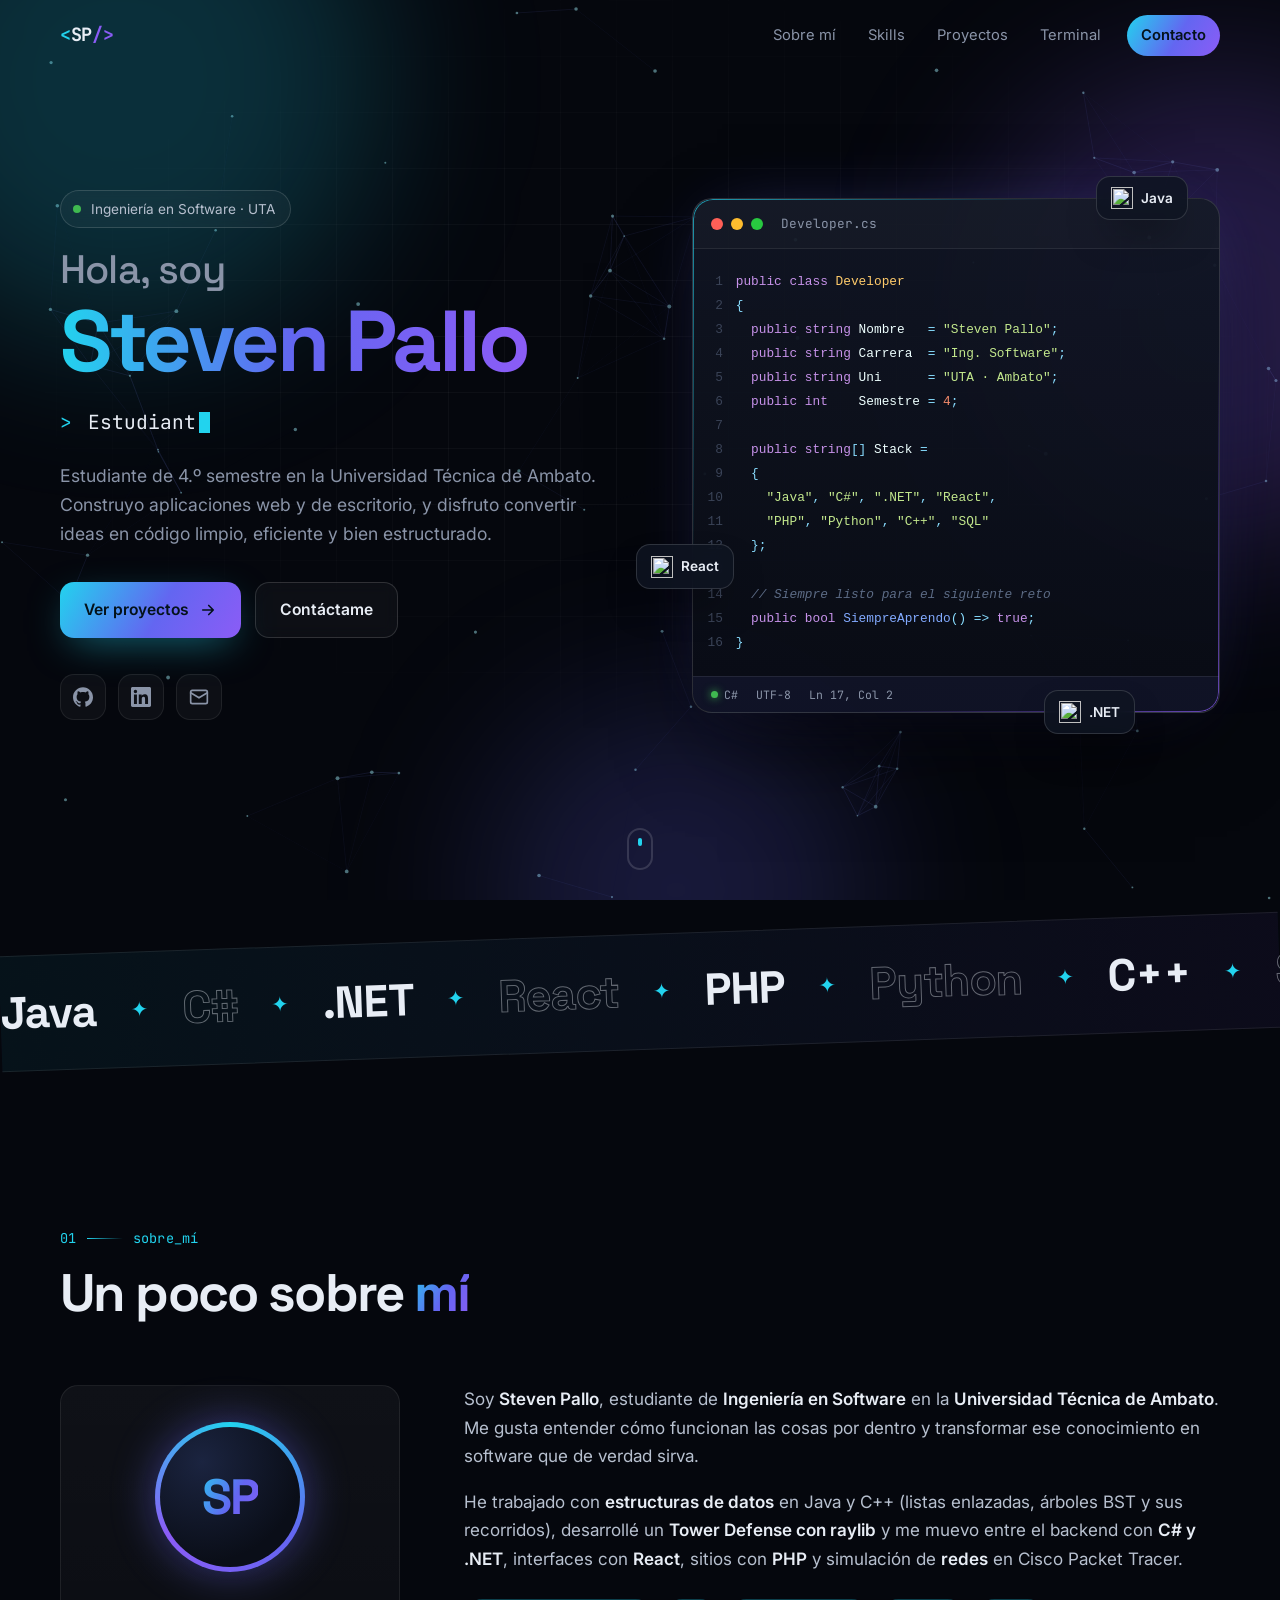
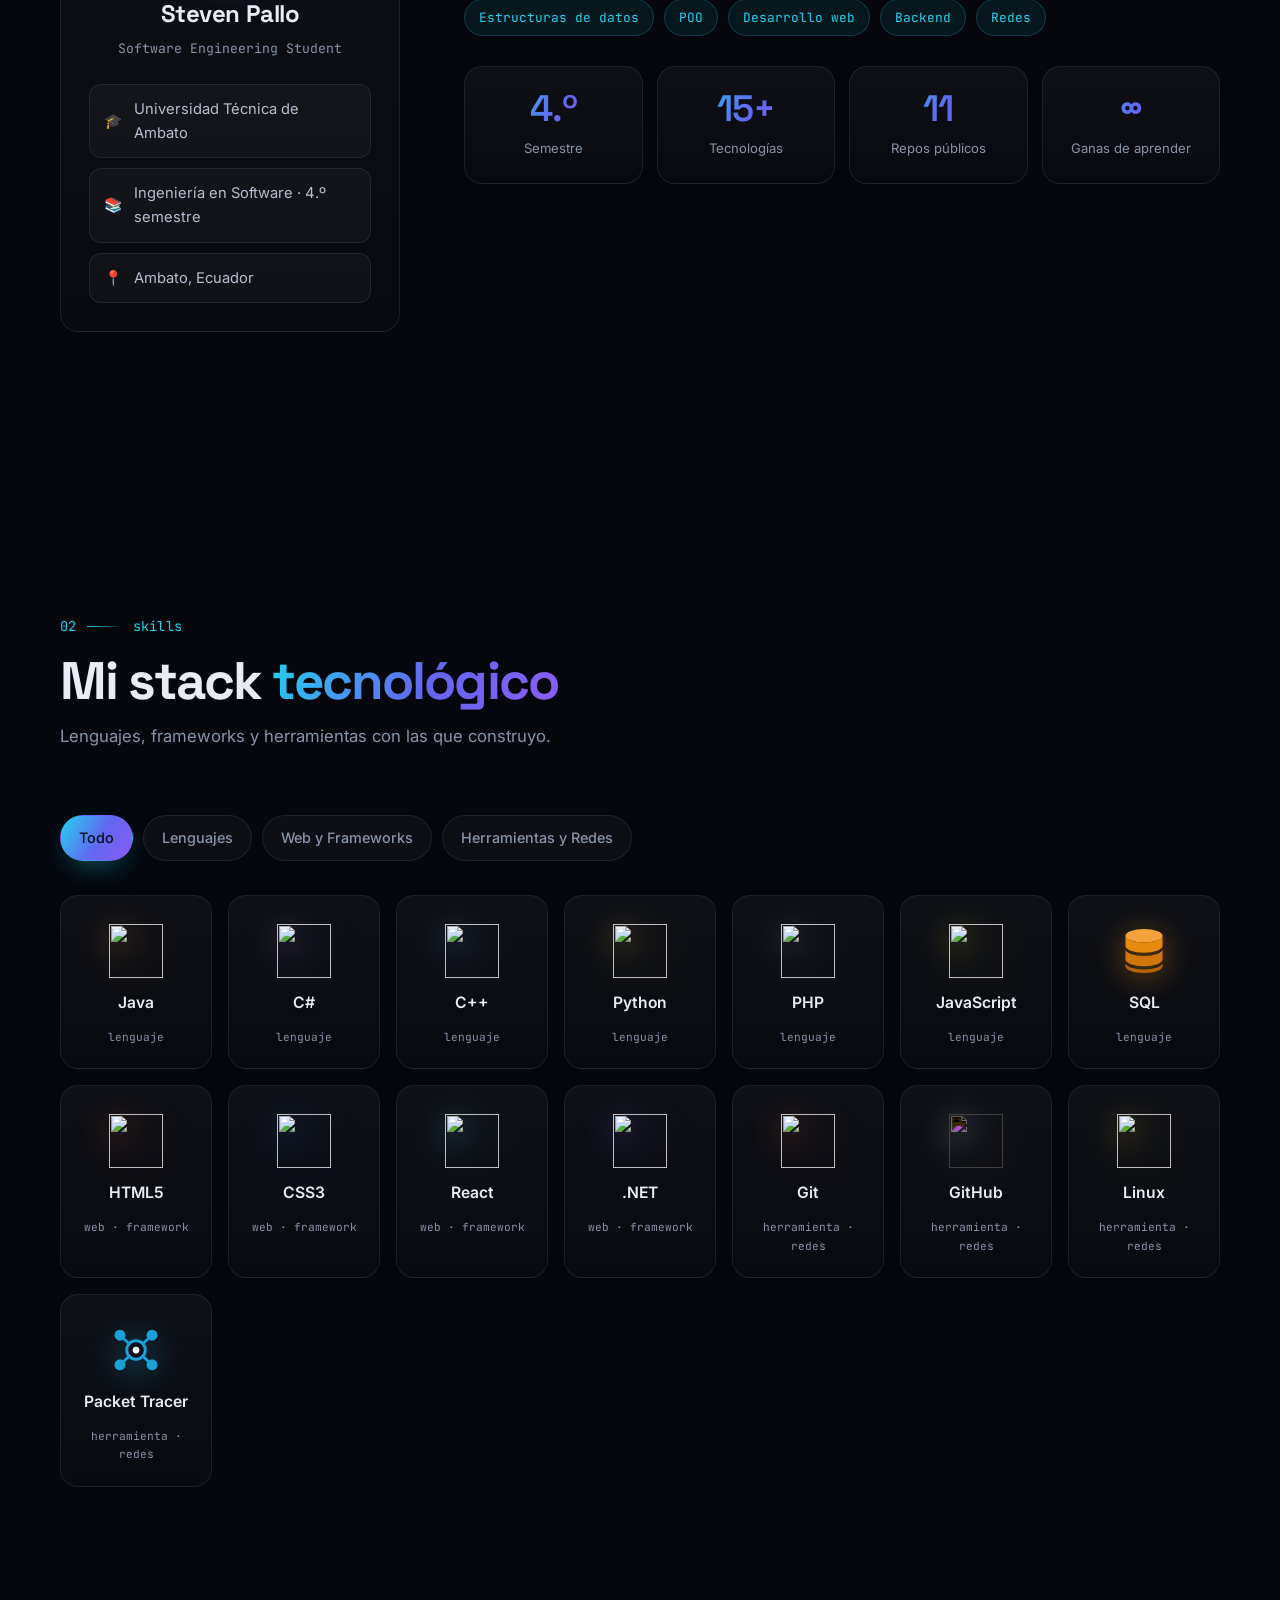
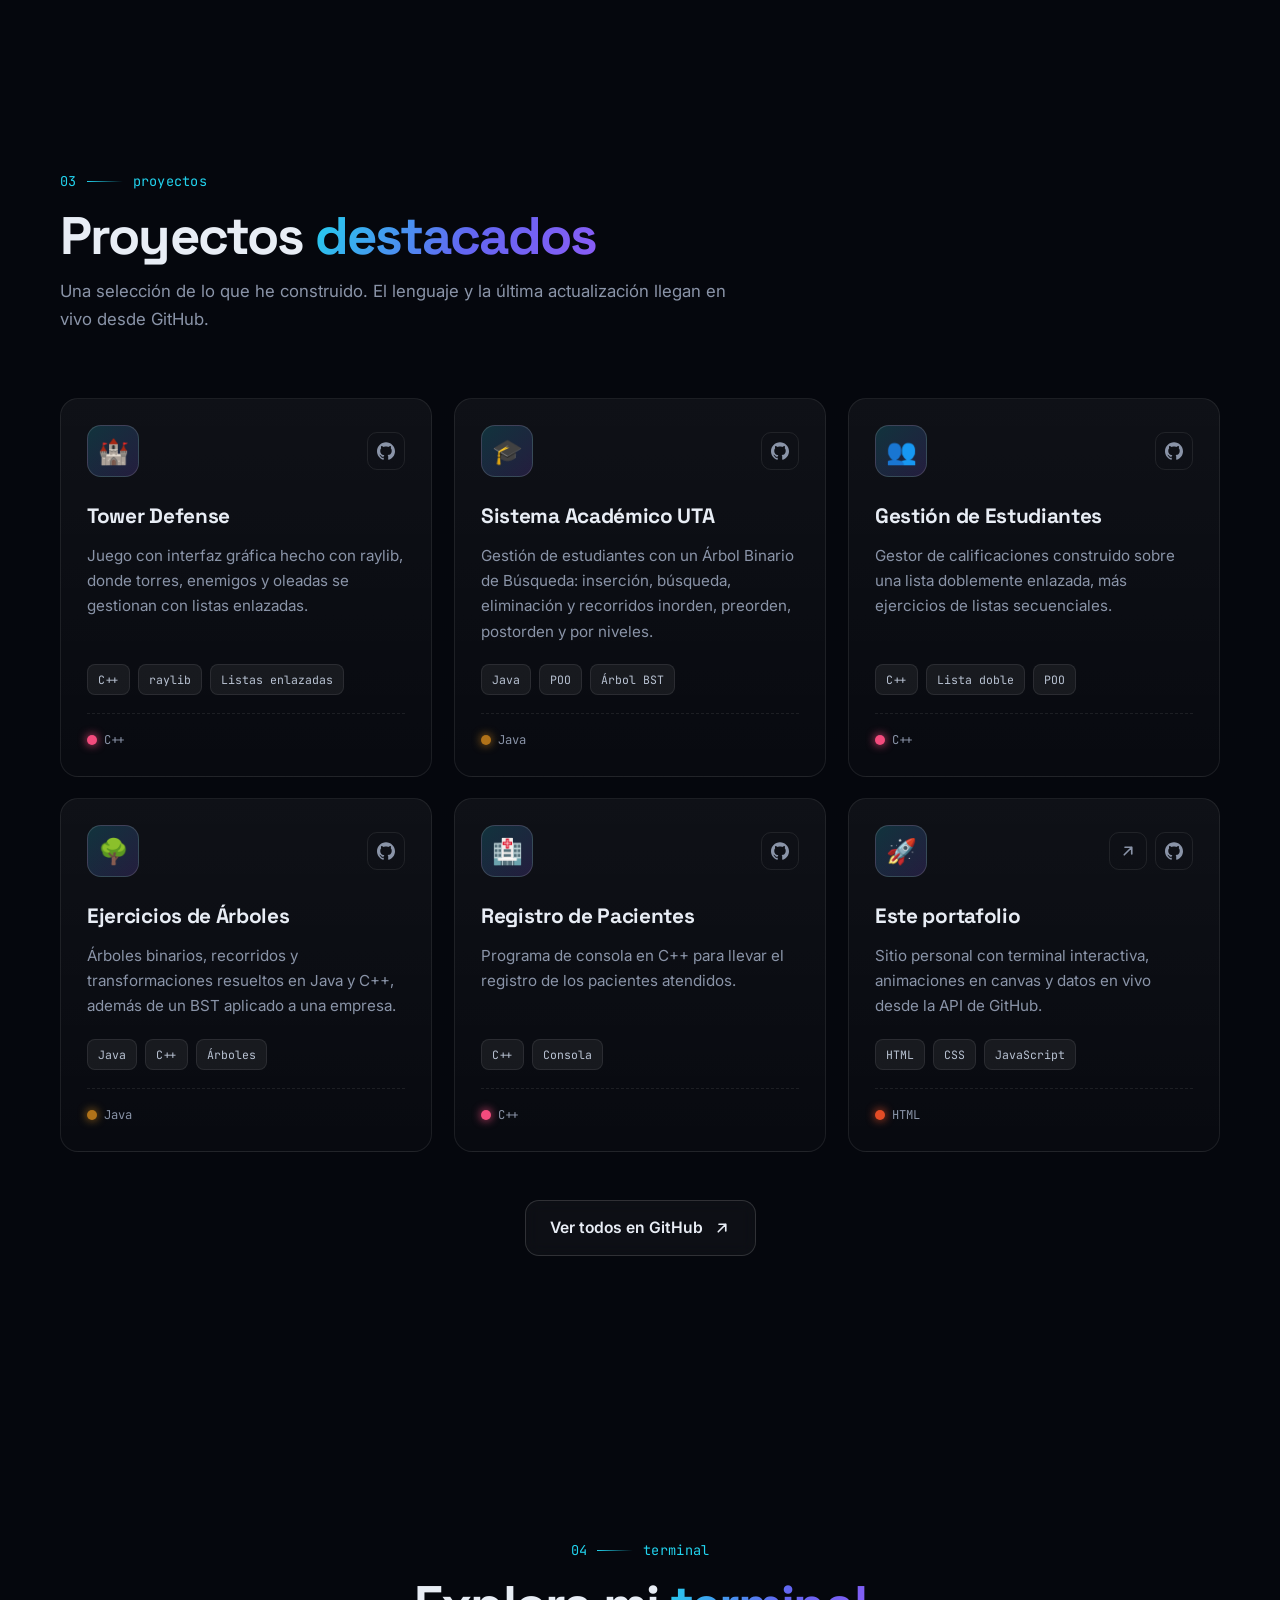
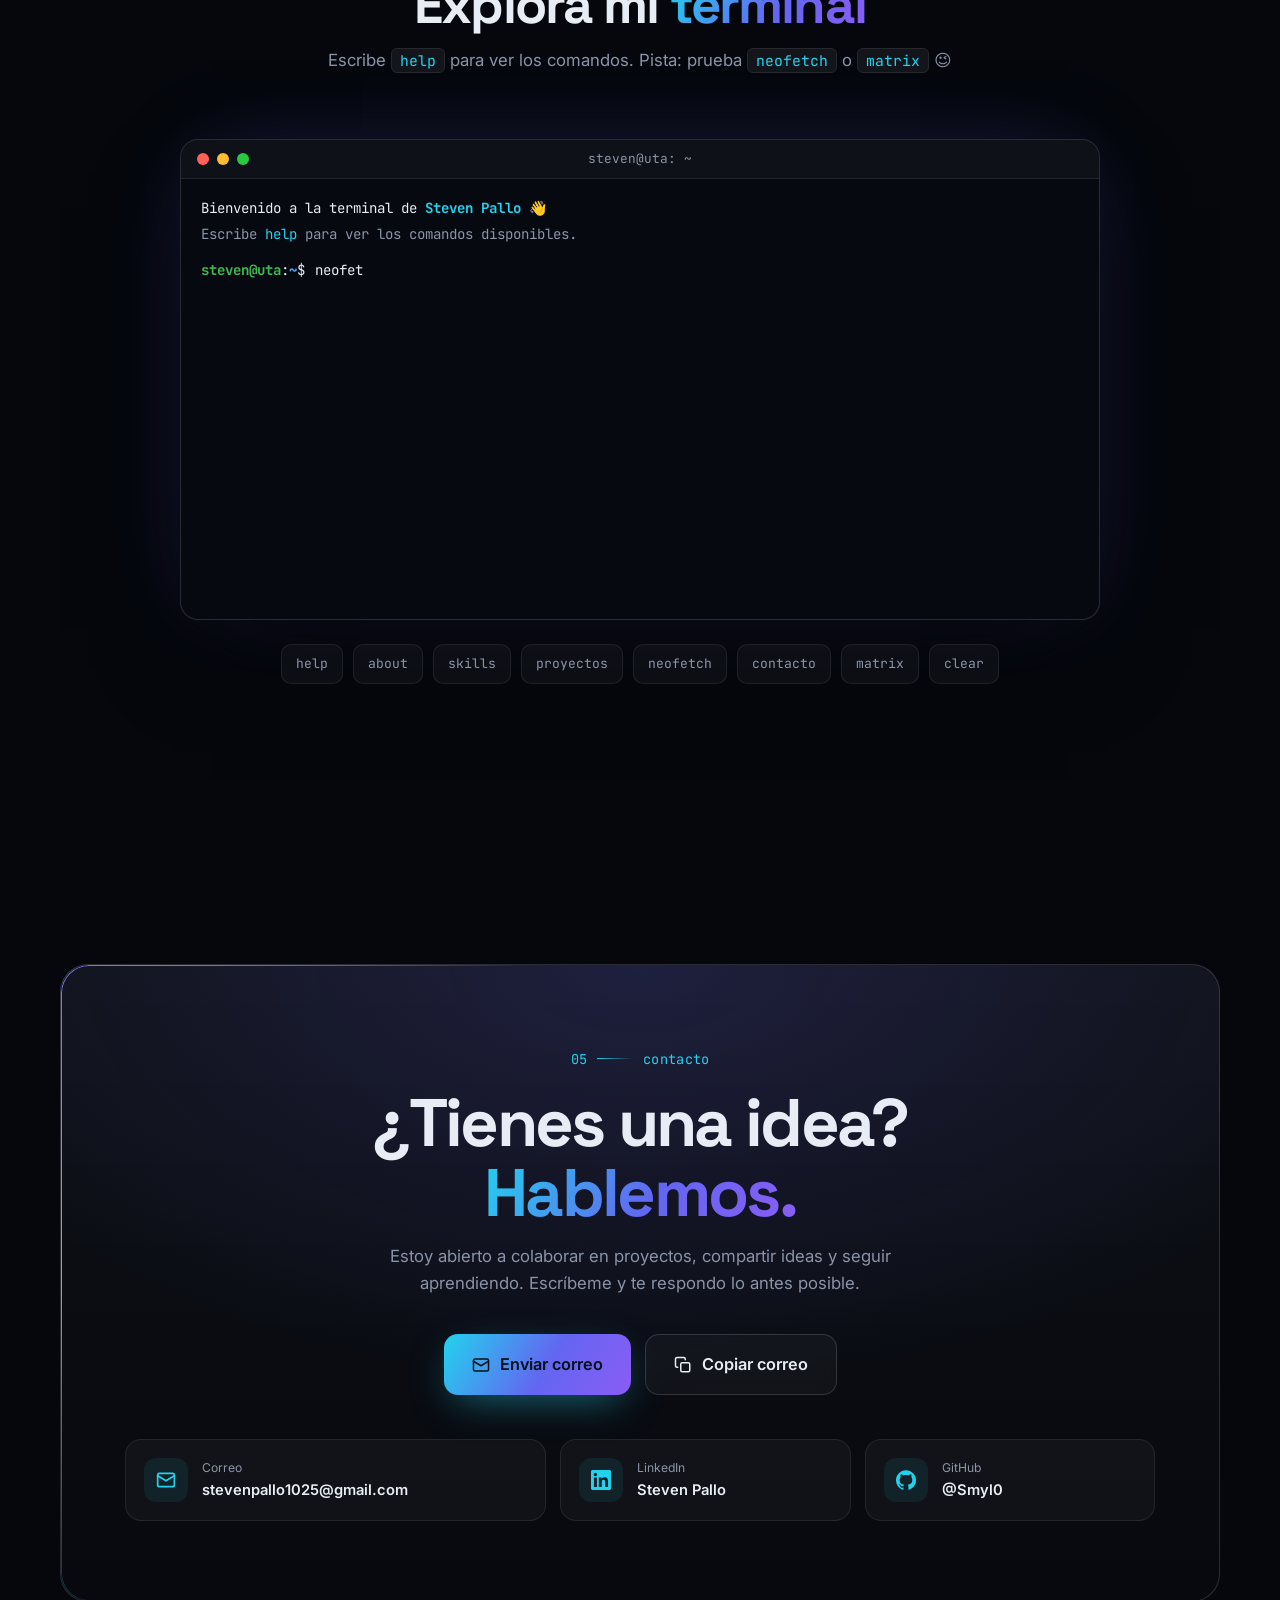
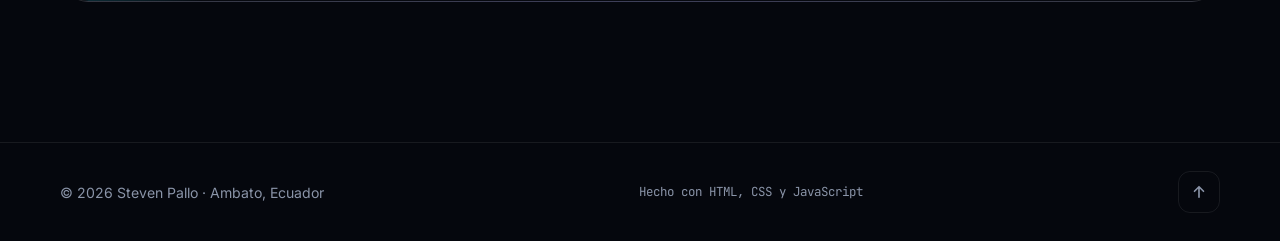
==== commit 8d1eec17: "Agregar foto de perfil al portafolio" ====
--- a/index.html
+++ b/index.html
@@ -13,6 +13,8 @@
   <meta property="og:title" content="Steven Pallo · Ingeniería en Software" />
   <meta property="og:description" content="Proyectos, stack tecnológico y una terminal interactiva. Portafolio de Steven Pallo." />
   <meta property="og:locale" content="es_EC" />
+  <meta property="og:image" content="https://avatars.githubusercontent.com/u/204395600?v=4&amp;s=400" />
+  <meta name="twitter:card" content="summary" />
 
   <link rel="icon" type="image/svg+xml" href="assets/img/favicon.svg" />
   <link rel="preconnect" href="https://fonts.googleapis.com" />
@@ -176,7 +178,10 @@
           <aside class="about__card card spotlight reveal">
             <div class="avatar">
               <div class="avatar__ring"></div>
-              <div class="avatar__inner"><span class="gradient-text">SP</span></div>
+              <div class="avatar__inner">
+                <span class="gradient-text">SP</span>
+                <img src="https://avatars.githubusercontent.com/u/204395600?v=4&amp;s=320" alt="Foto de Steven Pallo" width="140" height="140" loading="lazy" onerror="this.remove()" />
+              </div>
             </div>
             <h3>Steven Pallo</h3>
             <p class="muted">Software Engineering Student</p>
--- a/assets/css/styles.css
+++ b/assets/css/styles.css
@@ -404,6 +404,7 @@
   background: radial-gradient(circle at 30% 25%, #1b2440, #0a0e18 70%);
 }
 .avatar__inner span { font-family: var(--display); font-size: 3.1rem; font-weight: 700; letter-spacing: -.04em; }
+.avatar__inner img { position: absolute; inset: 0; width: 100%; height: 100%; border-radius: 50%; object-fit: cover; }
 @keyframes spin { to { transform: rotate(360deg); } }
 .about__card h3 { font-family: var(--display); font-size: 1.5rem; letter-spacing: -.02em; }
 .about__card > .muted { font-family: var(--mono); font-size: .82rem; margin-top: 4px; }
